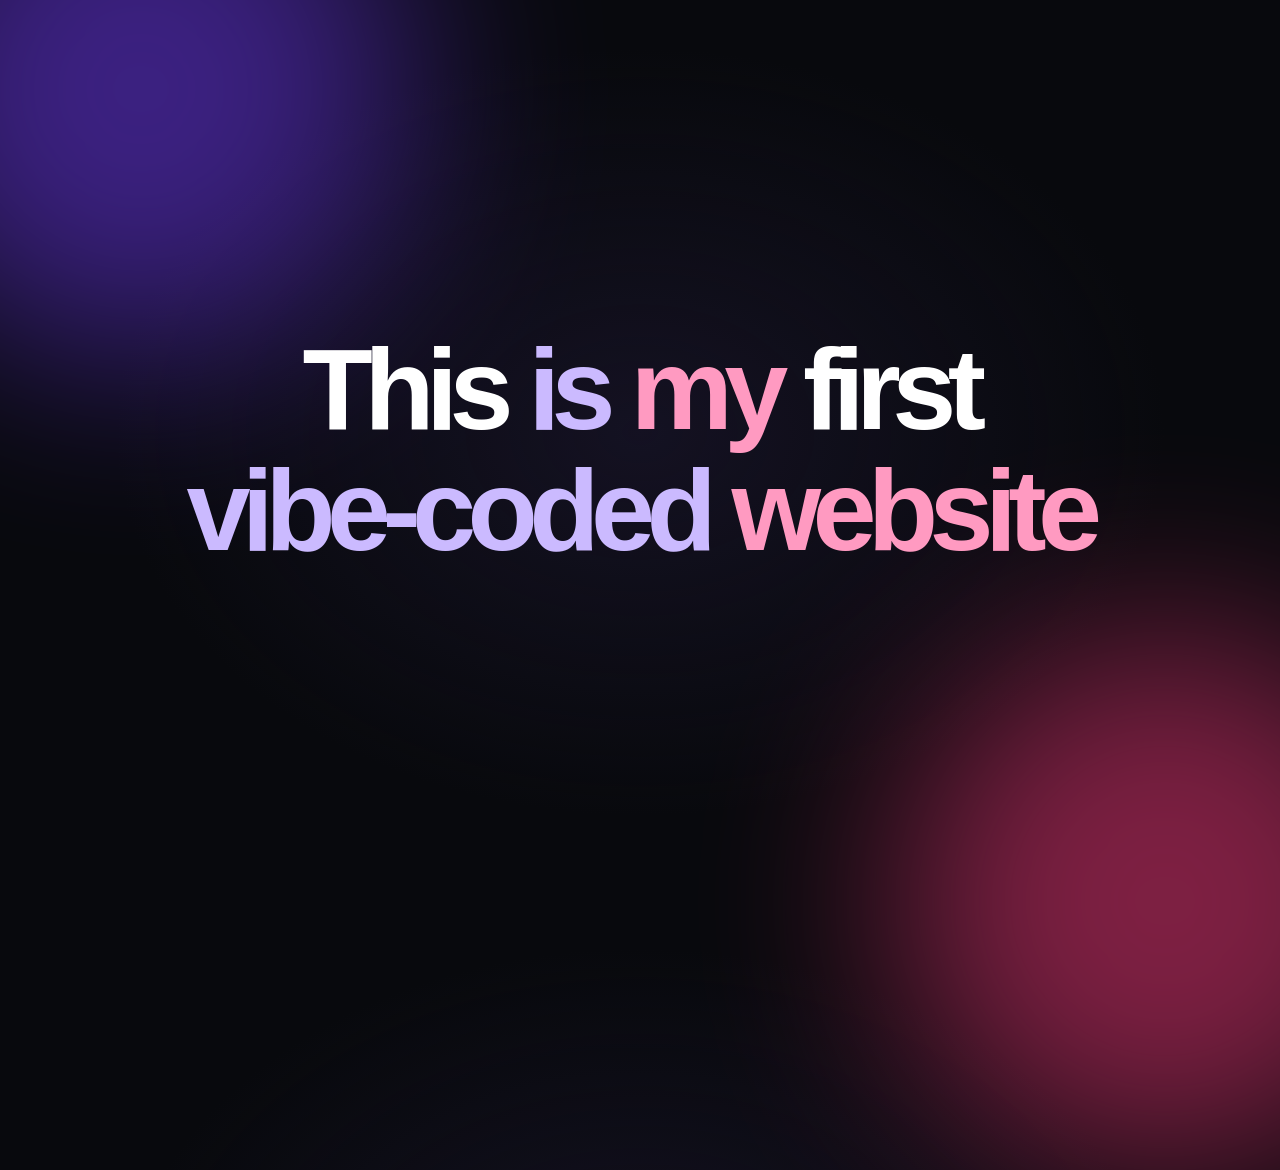
==== index.html @ 58d69a10 "new page" ====
<!doctype html>
<html lang="en">
  <head>
    <meta charset="utf-8">
    <meta name="viewport" content="width=device-width, initial-scale=1">
    <meta name="theme-color" content="#08090d">
    <title>My First Website</title>
    <link rel="stylesheet" href="styles.css">
  </head>
  <body>
    <main>
      <h1><span>This</span> <span>is</span> <span>my</span> <span>first</span> <span>vibe-coded</span> <span><a href="blank.html">website</a></span></h1>
    </main>
  </body>
</html>
---- styles.css ----
* {
  box-sizing: border-box;
}

:root {
  color-scheme: dark;
  font-family: "Segoe UI", sans-serif;
}

body {
  position: relative;
  isolation: isolate;
  overflow: hidden;
  min-height: 100vh;
  margin: 0;
  display: grid;
  place-items: center;
  padding: 2rem;
  background:
    radial-gradient(ellipse at 50% 48%, rgb(24 20 41 / 75%), transparent 58%),
    #08090d;
  color: #fff;
}

body::before,
body::after {
  position: absolute;
  z-index: -1;
  width: min(42vw, 34rem);
  aspect-ratio: 1;
  border-radius: 50%;
  content: "";
  filter: blur(100px);
  opacity: 0.48;
  pointer-events: none;
}

body::before {
  top: -20%;
  left: -10%;
  background: #743bff;
}

body::after {
  right: -12%;
  bottom: -30%;
  background: #ff397d;
}

h1 {
  max-width: 16ch;
  margin: 0;
  font-size: clamp(2.75rem, 9vw, 7.5rem);
  font-weight: 700;
  letter-spacing: -0.075em;
  line-height: 1.05;
  text-align: center;
  text-wrap: balance;
}

h1 span {
  display: inline-block;
  color: #fff;
  transition: transform 300ms cubic-bezier(0.2, 0.8, 0.2, 1), color 300ms ease, text-shadow 300ms ease;
}

h1 a {
  color: inherit;
  text-decoration: none;
}

h1 a:focus-visible {
  outline: 2px solid currentColor;
  outline-offset: 0.12em;
}

h1 span:nth-child(3n + 2) {
  color: #cbbaff;
}

h1 span:nth-child(3n) {
  color: #ff9ac1;
}

h1 span:hover {
  transform: translateY(-8px) scale(1.08) rotate(-2deg);
  color: #fff;
  text-shadow: 0 12px 30px rgb(190 119 255 / 55%);
}

@media (prefers-reduced-motion: reduce) {
  h1 span {
    transition: none;
  }

  h1 span:hover {
    transform: none;
  }
}
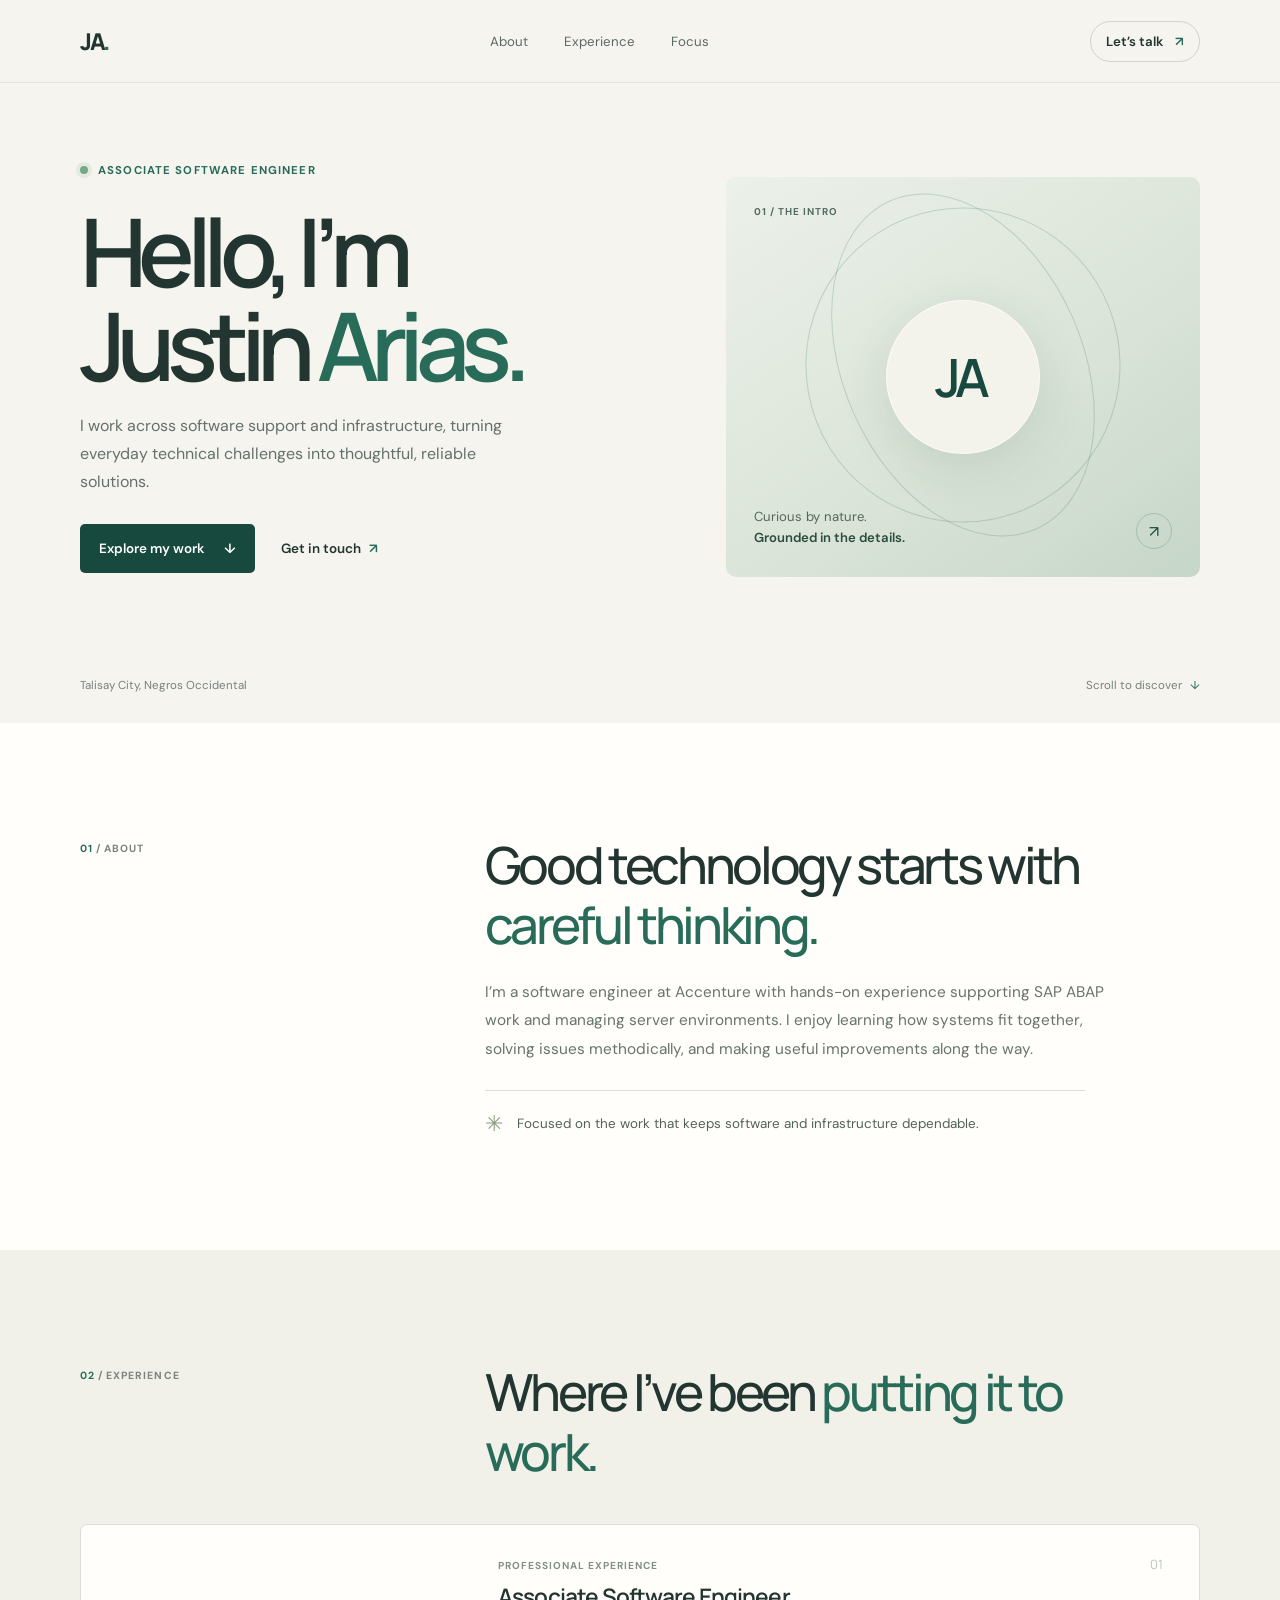
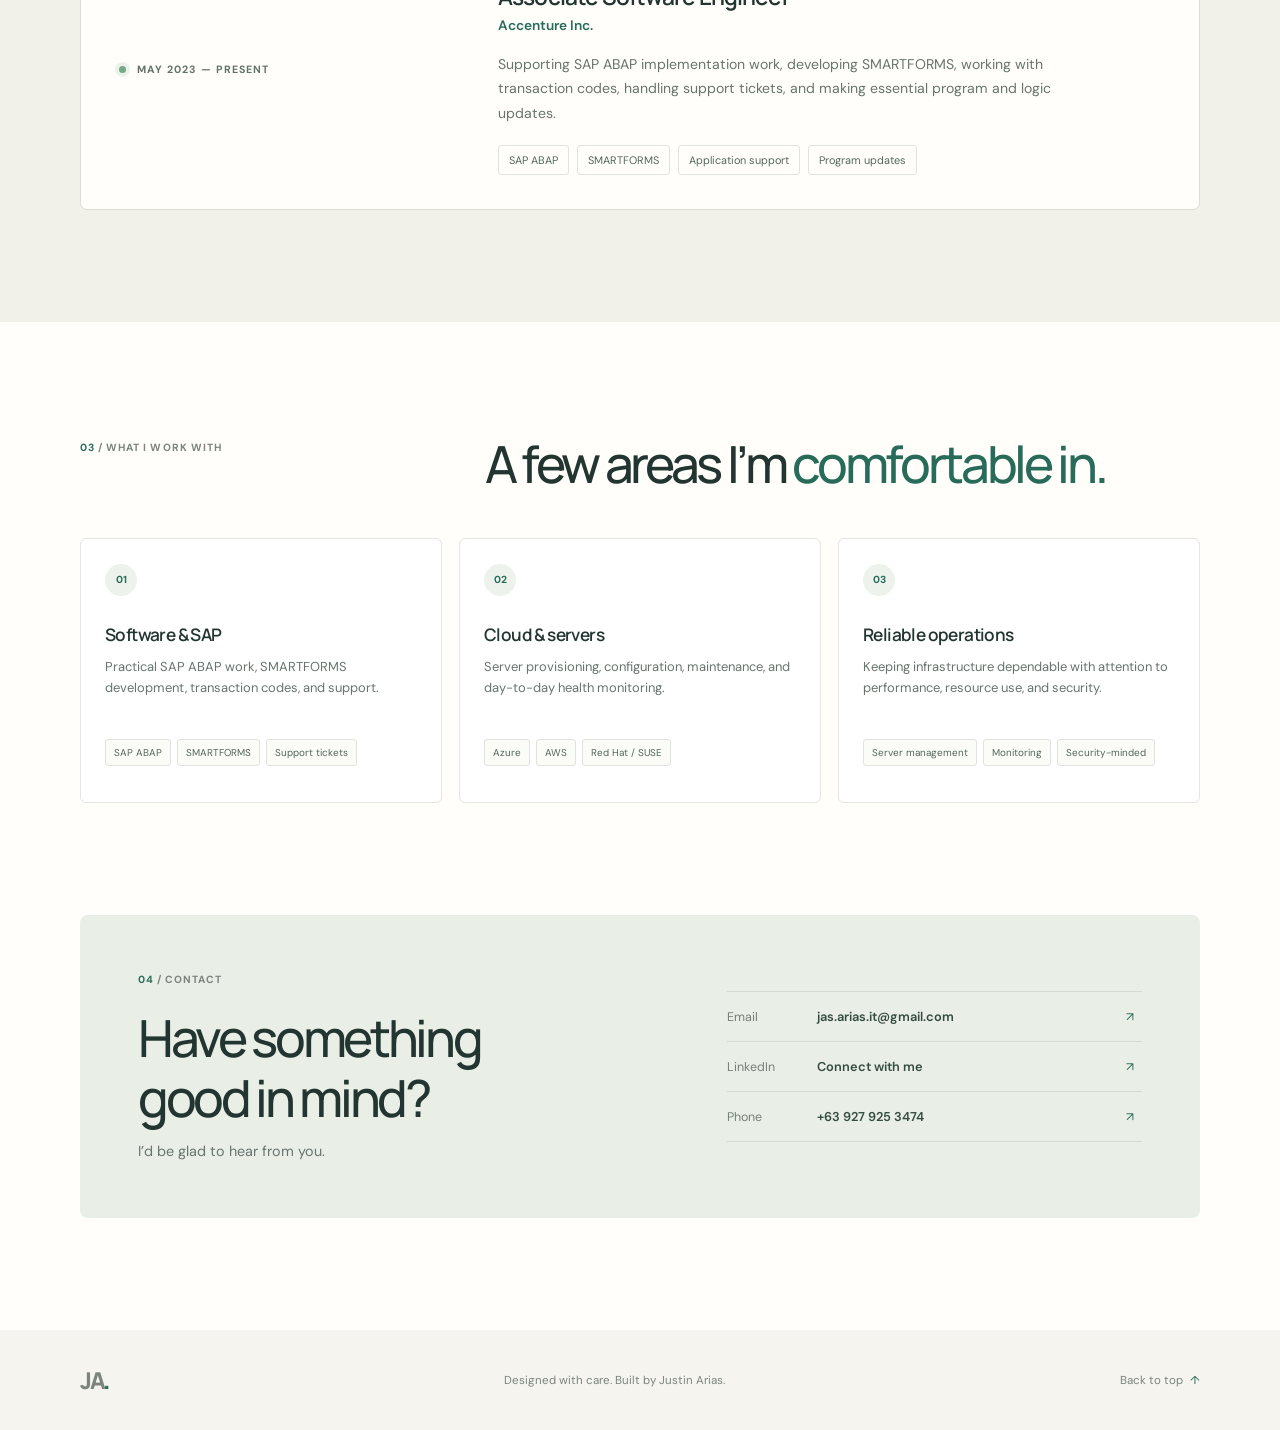
==== commit 4157489b: "first vibecoded portfolio" ====
--- a/index.html
+++ b/index.html
@@ -3,13 +3,183 @@
   <head>
     <meta charset="utf-8">
     <meta name="viewport" content="width=device-width, initial-scale=1">
-    <meta name="theme-color" content="#08090d">
-    <title>My First Website</title>
-    <link rel="stylesheet" href="styles.css">
+    <meta name="theme-color" content="#f5f4ef">
+    <meta
+      name="description"
+      content="The portfolio of Justin Gabriel Arias, Associate Software Engineer at Accenture."
+    >
+    <title>Justin Gabriel Arias — Software Engineer</title>
+    <link rel="preconnect" href="https://fonts.googleapis.com">
+    <link rel="preconnect" href="https://fonts.gstatic.com" crossorigin>
+    <link
+      href="https://fonts.googleapis.com/css2?family=DM+Sans:wght@400;500;600;700&family=Manrope:wght@400;500;600;700;800&display=swap"
+      rel="stylesheet"
+    >
+    <link rel="stylesheet" href="portfolio.css">
   </head>
   <body>
-    <main>
-      <h1><span>This</span> <span>is</span> <span>my</span> <span>first</span> <span>vibe-coded</span> <span><a href="blank.html">website</a></span></h1>
+    <a class="skip-link" href="#main">Skip to content</a>
+    <header class="site-header">
+      <nav class="navigation page-width" aria-label="Main navigation">
+        <a class="wordmark" href="#top" aria-label="Justin Arias, home">JA<span>.</span></a>
+        <div class="nav-links">
+          <a href="#about">About</a>
+          <a href="#experience">Experience</a>
+          <a href="#focus">Focus</a>
+        </div>
+        <a class="nav-contact" href="#contact">
+          Let’s talk <span aria-hidden="true">↗</span>
+        </a>
+      </nav>
+    </header>
+
+    <main id="main">
+      <section class="hero page-width" id="top" aria-labelledby="hero-title">
+        <div class="hero-copy">
+          <p class="eyebrow"><span class="status-dot" aria-hidden="true"></span> Associate Software Engineer</p>
+          <h1 id="hero-title">Hello, I’m<br>Justin <span>Arias.</span></h1>
+          <p class="hero-intro">
+            I work across software support and infrastructure, turning everyday technical
+            challenges into thoughtful, reliable solutions.
+          </p>
+          <div class="hero-actions">
+            <a class="button button-primary" href="#experience">Explore my work <span aria-hidden="true">↓</span></a>
+            <a class="text-link" href="mailto:jas.arias.it@gmail.com">Get in touch <span aria-hidden="true">↗</span></a>
+          </div>
+        </div>
+        <aside class="hero-card" aria-label="A little about Justin">
+          <div class="orbit orbit-one" aria-hidden="true"></div>
+          <div class="orbit orbit-two" aria-hidden="true"></div>
+          <div class="monogram" aria-hidden="true">JA</div>
+          <span class="card-index">01 / THE INTRO</span>
+          <div class="hero-card-bottom">
+            <p>Curious by nature.<br><strong>Grounded in the details.</strong></p>
+            <span class="card-arrow" aria-hidden="true">↗</span>
+          </div>
+        </aside>
+        <div class="hero-footnote">
+          <span>Talisay City, Negros Occidental</span>
+          <a href="#about">Scroll to discover <span aria-hidden="true">↓</span></a>
+        </div>
+      </section>
+
+      <section class="about-section section-pad" id="about" aria-labelledby="about-title">
+        <div class="page-width about-grid">
+          <p class="section-label"><span>01</span> / ABOUT</p>
+          <div>
+            <h2 id="about-title">Good technology starts with <span>careful thinking.</span></h2>
+            <p class="about-copy">
+              I’m a software engineer at Accenture with hands-on experience supporting SAP
+              ABAP work and managing server environments. I enjoy learning how systems fit
+              together, solving issues methodically, and making useful improvements along the way.
+            </p>
+            <div class="about-note">
+              <span class="note-mark" aria-hidden="true">✳</span>
+              <p>Focused on the work that keeps software and infrastructure dependable.</p>
+            </div>
+          </div>
+        </div>
+      </section>
+
+      <section class="experience-section section-pad" id="experience" aria-labelledby="experience-title">
+        <div class="page-width">
+          <div class="section-heading">
+            <p class="section-label"><span>02</span> / EXPERIENCE</p>
+            <h2 id="experience-title">Where I’ve been <span>putting it to work.</span></h2>
+          </div>
+          <article class="experience-card">
+            <div class="experience-date">
+              <span class="date-dot" aria-hidden="true"></span>
+              <p>May 2023 — Present</p>
+            </div>
+            <div class="experience-details">
+              <p class="experience-type">Professional experience</p>
+              <h3>Associate Software Engineer</h3>
+              <p class="company">Accenture Inc.</p>
+              <p class="experience-copy">
+                Supporting SAP ABAP implementation work, developing SMARTFORMS, working with
+                transaction codes, handling support tickets, and making essential program and
+                logic updates.
+              </p>
+              <ul class="tag-list" aria-label="Experience areas">
+                <li>SAP ABAP</li>
+                <li>SMARTFORMS</li>
+                <li>Application support</li>
+                <li>Program updates</li>
+              </ul>
+            </div>
+            <span class="experience-number" aria-hidden="true">01</span>
+          </article>
+        </div>
+      </section>
+
+      <section class="focus-section section-pad" id="focus" aria-labelledby="focus-title">
+        <div class="page-width">
+          <div class="section-heading focus-heading">
+            <p class="section-label"><span>03</span> / WHAT I WORK WITH</p>
+            <h2 id="focus-title">A few areas I’m <span>comfortable in.</span></h2>
+          </div>
+          <div class="focus-grid">
+            <article class="focus-card">
+              <span class="focus-icon" aria-hidden="true">01</span>
+              <h3>Software &amp; SAP</h3>
+              <p>Practical SAP ABAP work, SMARTFORMS development, transaction codes, and support.</p>
+              <ul class="tag-list">
+                <li>SAP ABAP</li>
+                <li>SMARTFORMS</li>
+                <li>Support tickets</li>
+              </ul>
+            </article>
+            <article class="focus-card">
+              <span class="focus-icon" aria-hidden="true">02</span>
+              <h3>Cloud &amp; servers</h3>
+              <p>Server provisioning, configuration, maintenance, and day-to-day health monitoring.</p>
+              <ul class="tag-list">
+                <li>Azure</li>
+                <li>AWS</li>
+                <li>Red Hat / SUSE</li>
+              </ul>
+            </article>
+            <article class="focus-card">
+              <span class="focus-icon" aria-hidden="true">03</span>
+              <h3>Reliable operations</h3>
+              <p>Keeping infrastructure dependable with attention to performance, resource use, and security.</p>
+              <ul class="tag-list">
+                <li>Server management</li>
+                <li>Monitoring</li>
+                <li>Security-minded</li>
+              </ul>
+            </article>
+          </div>
+        </div>
+      </section>
+
+      <section class="contact-section section-pad" id="contact" aria-labelledby="contact-title">
+        <div class="page-width contact-panel">
+          <div>
+            <p class="section-label"><span>04</span> / CONTACT</p>
+            <h2 id="contact-title">Have something<br>good in mind?</h2>
+            <p class="contact-copy">I’d be glad to hear from you.</p>
+          </div>
+          <div class="contact-links">
+            <a href="mailto:jas.arias.it@gmail.com">
+              <span>Email</span><strong>jas.arias.it@gmail.com</strong><span aria-hidden="true">↗</span>
+            </a>
+            <a href="https://www.linkedin.com/in/jarias27" target="_blank" rel="noreferrer">
+              <span>LinkedIn</span><strong>Connect with me</strong><span aria-hidden="true">↗</span>
+            </a>
+            <a href="tel:+639279253474">
+              <span>Phone</span><strong>+63 927 925 3474</strong><span aria-hidden="true">↗</span>
+            </a>
+          </div>
+        </div>
+      </section>
     </main>
+
+    <footer class="site-footer page-width">
+      <a class="wordmark" href="#top" aria-label="Back to top">JA<span>.</span></a>
+      <p>Designed with care. Built by Justin Arias.</p>
+      <a href="#top">Back to top <span aria-hidden="true">↑</span></a>
+    </footer>
   </body>
 </html>
--- a/portfolio.css
+++ b/portfolio.css
@@ -0,0 +1,883 @@
+* {
+  box-sizing: border-box;
+}
+
+:root {
+  color-scheme: light;
+  font-family: "DM Sans", "Segoe UI", sans-serif;
+  color: #233530;
+  background: #f5f4ef;
+  font-synthesis: none;
+  text-rendering: optimizeLegibility;
+  -webkit-font-smoothing: antialiased;
+  -moz-osx-font-smoothing: grayscale;
+  font-optical-sizing: auto;
+  font-weight: 400;
+  scroll-behavior: smooth;
+  --paper: #f5f4ef;
+  --ink: #233530;
+  --muted: #68746e;
+  --green: #286b59;
+  --green-dark: #17493e;
+  --line: #dedfd7;
+  --white: #fffefa;
+}
+
+body {
+  min-width: 320px;
+  margin: 0;
+  background: var(--paper);
+}
+
+a {
+  color: inherit;
+}
+
+.page-width {
+  width: min(1120px, calc(100% - 64px));
+  margin-inline: auto;
+}
+
+.skip-link {
+  position: fixed;
+  z-index: 10;
+  top: 12px;
+  left: 12px;
+  padding: 12px 16px;
+  transform: translateY(-160%);
+  border-radius: 6px;
+  background: var(--green-dark);
+  color: white;
+}
+
+.skip-link:focus {
+  transform: translateY(0);
+}
+
+.site-header {
+  position: relative;
+  z-index: 2;
+  border-bottom: 1px solid rgb(35 53 48 / 8%);
+}
+
+.navigation {
+  display: flex;
+  min-height: 82px;
+  align-items: center;
+  justify-content: space-between;
+}
+
+.wordmark {
+  font-family: Manrope, sans-serif;
+  font-size: 1.45rem;
+  font-weight: 800;
+  letter-spacing: -0.1em;
+  text-decoration: none;
+}
+
+.wordmark span,
+.nav-contact span,
+.text-link span {
+  color: var(--green);
+}
+
+.nav-links {
+  display: flex;
+  gap: 36px;
+}
+
+.nav-links a,
+.nav-contact,
+.hero-footnote,
+.site-footer {
+  font-size: 0.83rem;
+}
+
+.nav-links a,
+.nav-contact,
+.site-footer > a:last-child {
+  text-decoration: none;
+}
+
+.nav-links a {
+  color: #5d6963;
+  transition: color 160ms ease;
+}
+
+.nav-links a:hover,
+.site-footer > a:last-child:hover {
+  color: var(--green);
+}
+
+.nav-contact {
+  display: inline-flex;
+  align-items: center;
+  gap: 12px;
+  padding: 11px 15px;
+  border: 1px solid #cfd4cb;
+  border-radius: 999px;
+  font-weight: 600;
+  transition: border-color 160ms ease, background-color 160ms ease;
+}
+
+.nav-contact:hover {
+  border-color: var(--green);
+  background: #ebece5;
+}
+
+.hero {
+  position: relative;
+  display: grid;
+  min-height: 640px;
+  grid-template-columns: 1.1fr 0.9fr;
+  align-items: center;
+  gap: 66px;
+  padding-top: 34px;
+  padding-bottom: 86px;
+}
+
+.hero-copy {
+  padding-bottom: 18px;
+}
+
+.eyebrow,
+.section-label,
+.card-index,
+.experience-type,
+.experience-date {
+  font-size: 0.71rem;
+  font-weight: 700;
+  letter-spacing: 0.1em;
+  text-transform: uppercase;
+}
+
+.eyebrow {
+  display: flex;
+  align-items: center;
+  gap: 10px;
+  margin: 0 0 26px;
+  color: var(--green);
+}
+
+.status-dot,
+.date-dot {
+  width: 8px;
+  height: 8px;
+  flex: 0 0 auto;
+  border-radius: 50%;
+  background: #74a887;
+  box-shadow: 0 0 0 4px rgb(116 168 135 / 14%);
+}
+
+h1,
+h2,
+h3,
+p {
+  margin-top: 0;
+}
+
+h1,
+h2,
+h3 {
+  font-family: Manrope, "Segoe UI", sans-serif;
+}
+
+.hero h1 {
+  margin-bottom: 21px;
+  font-size: clamp(3.8rem, 7.4vw, 6.25rem);
+  font-weight: 600;
+  letter-spacing: -0.09em;
+  line-height: 0.99;
+}
+
+.hero h1 span,
+.about-grid h2 span,
+.section-heading h2 span {
+  color: var(--green);
+}
+
+.hero-intro {
+  max-width: 430px;
+  margin-bottom: 28px;
+  color: #64716a;
+  font-size: 1rem;
+  line-height: 1.75;
+}
+
+.hero-actions {
+  display: flex;
+  align-items: center;
+  gap: 26px;
+}
+
+.button {
+  display: inline-flex;
+  min-height: 49px;
+  align-items: center;
+  justify-content: center;
+  gap: 20px;
+  padding: 0 19px;
+  border-radius: 5px;
+  font-size: 0.84rem;
+  font-weight: 600;
+  text-decoration: none;
+  transition: background-color 160ms ease, transform 160ms ease;
+}
+
+.button:hover {
+  transform: translateY(-2px);
+}
+
+.button-primary {
+  background: var(--green-dark);
+  color: white;
+}
+
+.button-primary:hover {
+  background: #236352;
+}
+
+.text-link {
+  font-size: 0.84rem;
+  font-weight: 600;
+  text-decoration: none;
+}
+
+.text-link span {
+  margin-left: 5px;
+}
+
+.hero-card {
+  position: relative;
+  display: flex;
+  min-height: 400px;
+  overflow: hidden;
+  flex-direction: column;
+  justify-content: space-between;
+  padding: 28px;
+  border-radius: 10px;
+  background: #dce5d9;
+  isolation: isolate;
+}
+
+.hero-card::before {
+  position: absolute;
+  z-index: -1;
+  inset: 0;
+  background: linear-gradient(145deg, rgb(255 255 255 / 45%), transparent 54%, rgb(40 107 89 / 12%));
+  content: "";
+}
+
+.card-index {
+  color: #536a5f;
+  font-size: 0.62rem;
+}
+
+.orbit {
+  position: absolute;
+  z-index: -1;
+  top: 47%;
+  left: 50%;
+  width: 315px;
+  height: 315px;
+  transform: translate(-50%, -50%) rotate(-24deg);
+  border: 1px solid rgb(40 107 89 / 21%);
+  border-radius: 50%;
+}
+
+.orbit-one {
+  width: 240px;
+  height: 360px;
+}
+
+.orbit-two {
+  transform: translate(-50%, -50%) rotate(58deg);
+}
+
+.monogram {
+  position: absolute;
+  top: 50%;
+  left: 50%;
+  display: grid;
+  width: 154px;
+  height: 154px;
+  transform: translate(-50%, -50%);
+  place-items: center;
+  border: 1px solid rgb(255 255 255 / 65%);
+  border-radius: 50%;
+  background: #f4f3eb;
+  box-shadow: 0 14px 50px rgb(34 71 57 / 12%);
+  color: var(--green-dark);
+  font-family: Manrope, sans-serif;
+  font-size: 3.3rem;
+  font-weight: 600;
+  letter-spacing: -0.1em;
+  text-indent: -0.1em;
+}
+
+.hero-card-bottom {
+  display: flex;
+  align-items: end;
+  justify-content: space-between;
+}
+
+.hero-card-bottom p {
+  margin: 0;
+  color: #54665b;
+  font-size: 0.82rem;
+  line-height: 1.65;
+}
+
+.hero-card-bottom strong {
+  color: #294c3e;
+  font-weight: 600;
+}
+
+.card-arrow {
+  display: grid;
+  width: 36px;
+  height: 36px;
+  place-items: center;
+  border: 1px solid rgb(40 107 89 / 24%);
+  border-radius: 50%;
+  color: var(--green-dark);
+}
+
+.hero-footnote {
+  position: absolute;
+  right: 0;
+  bottom: 30px;
+  left: 0;
+  display: flex;
+  justify-content: space-between;
+  color: #77817b;
+  font-size: 0.72rem;
+}
+
+.hero-footnote a {
+  color: inherit;
+  text-decoration: none;
+}
+
+.hero-footnote a span {
+  margin-left: 5px;
+  color: var(--green);
+}
+
+.section-pad {
+  padding-block: 112px;
+}
+
+.about-section {
+  background: var(--white);
+}
+
+.about-grid {
+  display: grid;
+  grid-template-columns: 0.65fr 1.35fr;
+  gap: 60px;
+}
+
+.section-label {
+  margin: 7px 0 0;
+  color: #7b847d;
+  font-size: 0.65rem;
+}
+
+.section-label span {
+  color: var(--green);
+}
+
+.about-grid h2,
+.section-heading h2,
+.contact-panel h2 {
+  margin-bottom: 23px;
+  font-size: clamp(2.1rem, 4vw, 3.25rem);
+  font-weight: 500;
+  letter-spacing: -0.065em;
+  line-height: 1.17;
+}
+
+.about-grid h2 {
+  max-width: 670px;
+}
+
+.about-copy {
+  max-width: 640px;
+  margin-bottom: 27px;
+  color: var(--muted);
+  font-size: 0.96rem;
+  line-height: 1.85;
+}
+
+.about-note {
+  display: flex;
+  max-width: 600px;
+  align-items: center;
+  gap: 14px;
+  padding-top: 18px;
+  border-top: 1px solid var(--line);
+}
+
+.note-mark {
+  color: #8a9f81;
+  font-size: 1.4rem;
+}
+
+.about-note p {
+  margin: 0;
+  color: #52625a;
+  font-size: 0.84rem;
+}
+
+.experience-section {
+  background: #f1f0e9;
+}
+
+.section-heading {
+  display: grid;
+  grid-template-columns: 0.65fr 1.35fr;
+  align-items: start;
+  gap: 60px;
+  margin-bottom: 42px;
+}
+
+.section-heading h2 {
+  max-width: 650px;
+  margin: 0;
+}
+
+.experience-card {
+  position: relative;
+  display: grid;
+  grid-template-columns: 0.65fr 1.35fr;
+  gap: 60px;
+  padding: 34px 38px;
+  border: 1px solid #dcddd5;
+  border-radius: 7px;
+  background: var(--white);
+}
+
+.experience-date {
+  display: flex;
+  align-items: center;
+  gap: 11px;
+  padding-top: 5px;
+  color: #637168;
+  font-size: 0.66rem;
+}
+
+.experience-date p {
+  margin: 0;
+}
+
+.date-dot {
+  width: 7px;
+  height: 7px;
+}
+
+.experience-type {
+  margin-bottom: 9px;
+  color: #809087;
+  font-size: 0.63rem;
+}
+
+.experience-details h3 {
+  margin-bottom: 4px;
+  font-size: 1.42rem;
+  font-weight: 600;
+  letter-spacing: -0.04em;
+}
+
+.company {
+  margin-bottom: 18px;
+  color: var(--green);
+  font-size: 0.86rem;
+  font-weight: 600;
+}
+
+.experience-copy {
+  max-width: 570px;
+  margin-bottom: 19px;
+  color: var(--muted);
+  font-size: 0.88rem;
+  line-height: 1.75;
+}
+
+.tag-list {
+  display: flex;
+  flex-wrap: wrap;
+  gap: 8px;
+  margin: 0;
+  padding: 0;
+  list-style: none;
+}
+
+.tag-list li {
+  padding: 7px 10px;
+  border: 1px solid #dfe4dc;
+  border-radius: 3px;
+  color: #53665c;
+  font-size: 0.68rem;
+}
+
+.experience-number {
+  position: absolute;
+  top: 30px;
+  right: 36px;
+  color: #b8c5ba;
+  font-family: Manrope, sans-serif;
+  font-size: 0.8rem;
+}
+
+.focus-section {
+  background: var(--white);
+}
+
+.focus-heading {
+  margin-bottom: 44px;
+}
+
+.focus-grid {
+  display: grid;
+  grid-template-columns: repeat(3, 1fr);
+  gap: 17px;
+}
+
+.focus-card {
+  min-height: 265px;
+  padding: 25px 24px;
+  border: 1px solid #e4e5de;
+  border-radius: 6px;
+  background: #fff;
+  transition: border-color 180ms ease, transform 180ms ease;
+}
+
+.focus-card:hover {
+  transform: translateY(-4px);
+  border-color: #b9cbbc;
+}
+
+.focus-icon {
+  display: inline-flex;
+  width: 32px;
+  height: 32px;
+  align-items: center;
+  justify-content: center;
+  margin-bottom: 27px;
+  border-radius: 50%;
+  background: #edf2ec;
+  color: var(--green);
+  font-size: 0.64rem;
+  font-weight: 700;
+}
+
+.focus-card h3 {
+  margin-bottom: 10px;
+  font-size: 1.08rem;
+  font-weight: 600;
+  letter-spacing: -0.035em;
+}
+
+.focus-card p {
+  min-height: 66px;
+  margin-bottom: 17px;
+  color: var(--muted);
+  font-size: 0.81rem;
+  line-height: 1.65;
+}
+
+.focus-card .tag-list {
+  gap: 6px;
+}
+
+.focus-card .tag-list li {
+  padding: 6px 8px;
+  background: #fbfbf8;
+  font-size: 0.62rem;
+}
+
+.contact-section {
+  padding-top: 0;
+  background: var(--white);
+}
+
+.contact-panel {
+  display: grid;
+  grid-template-columns: 1fr 0.8fr;
+  gap: 70px;
+  padding: 58px;
+  border-radius: 8px;
+  background: #e9eee7;
+}
+
+.contact-panel .section-label {
+  margin: 0 0 22px;
+}
+
+.contact-panel h2 {
+  margin-bottom: 15px;
+}
+
+.contact-copy {
+  margin: 0;
+  color: var(--muted);
+  font-size: 0.9rem;
+}
+
+.contact-links {
+  align-self: center;
+}
+
+.contact-links a {
+  display: grid;
+  grid-template-columns: 78px 1fr 16px;
+  align-items: center;
+  gap: 12px;
+  padding-block: 16px;
+  border-bottom: 1px solid #d2dcd1;
+  font-size: 0.78rem;
+  text-decoration: none;
+}
+
+.contact-links a:first-child {
+  border-top: 1px solid #d2dcd1;
+}
+
+.contact-links a > span:first-child {
+  color: #768178;
+}
+
+.contact-links strong {
+  overflow-wrap: anywhere;
+  color: #344b40;
+  font-size: 0.8rem;
+  font-weight: 600;
+}
+
+.contact-links a > span:last-child {
+  color: var(--green);
+}
+
+.site-footer {
+  display: flex;
+  min-height: 100px;
+  align-items: center;
+  justify-content: space-between;
+  color: #7b847d;
+  font-size: 0.72rem;
+}
+
+.site-footer p {
+  margin: 0;
+}
+
+.site-footer > a:last-child span {
+  margin-left: 4px;
+  color: var(--green);
+}
+
+a:focus-visible {
+  outline: 2px solid var(--green);
+  outline-offset: 4px;
+}
+
+@media (max-width: 760px) {
+  .page-width {
+    width: min(100% - 40px, 560px);
+  }
+
+  .navigation {
+    min-height: 72px;
+  }
+
+  .nav-links {
+    gap: 18px;
+  }
+
+  .nav-links a {
+    font-size: 0.77rem;
+  }
+
+  .nav-contact {
+    gap: 7px;
+    padding: 9px 11px;
+    font-size: 0.75rem;
+  }
+
+  .hero {
+    min-height: 0;
+    grid-template-columns: 1fr 0.8fr;
+    gap: 25px;
+    padding-top: 78px;
+    padding-bottom: 89px;
+  }
+
+  .hero h1 {
+    font-size: clamp(3.1rem, 9vw, 4.6rem);
+  }
+
+  .hero-card {
+    min-height: 320px;
+    padding: 20px;
+  }
+
+  .monogram {
+    width: 120px;
+    height: 120px;
+    font-size: 2.6rem;
+  }
+
+  .hero-footnote {
+    bottom: 26px;
+  }
+
+  .section-pad {
+    padding-block: 80px;
+  }
+
+  .about-grid,
+  .section-heading,
+  .experience-card {
+    grid-template-columns: 1fr;
+    gap: 25px;
+  }
+
+  .section-label {
+    margin-top: 0;
+  }
+
+  .experience-card {
+    gap: 20px;
+    padding: 26px;
+  }
+
+  .experience-date {
+    order: 1;
+  }
+
+  .experience-details {
+    order: 2;
+  }
+
+  .experience-number {
+    top: 24px;
+    right: 25px;
+  }
+
+  .focus-grid {
+    grid-template-columns: 1fr;
+  }
+
+  .focus-card {
+    min-height: 0;
+  }
+
+  .focus-card p {
+    min-height: 0;
+  }
+
+  .contact-panel {
+    grid-template-columns: 1fr;
+    gap: 35px;
+    padding: 34px;
+  }
+}
+
+@media (max-width: 520px) {
+  .page-width {
+    width: calc(100% - 36px);
+  }
+
+  .nav-links {
+    gap: 12px;
+  }
+
+  .nav-links a {
+    font-size: 0.69rem;
+  }
+
+  .nav-links a:last-child {
+    display: none;
+  }
+
+  .nav-contact {
+    padding: 8px 9px;
+    font-size: 0.68rem;
+  }
+
+  .hero {
+    grid-template-columns: 1fr;
+    gap: 34px;
+    padding-top: 62px;
+    padding-bottom: 82px;
+  }
+
+  .hero-copy {
+    padding: 0;
+  }
+
+  .hero h1 {
+    font-size: clamp(3.7rem, 16vw, 5.2rem);
+  }
+
+  .hero-intro {
+    max-width: 380px;
+    font-size: 0.92rem;
+  }
+
+  .hero-card {
+    min-height: 275px;
+  }
+
+  .hero-footnote {
+    bottom: 24px;
+    font-size: 0.64rem;
+  }
+
+  .section-pad {
+    padding-block: 67px;
+  }
+
+  .about-grid h2,
+  .section-heading h2,
+  .contact-panel h2 {
+    font-size: 2.2rem;
+  }
+
+  .section-heading {
+    margin-bottom: 30px;
+  }
+
+  .contact-panel {
+    padding: 28px 22px;
+  }
+
+  .contact-links a {
+    grid-template-columns: 62px 1fr 14px;
+    gap: 8px;
+    font-size: 0.72rem;
+  }
+
+  .contact-links strong {
+    font-size: 0.74rem;
+  }
+
+  .site-footer {
+    min-height: 86px;
+  }
+
+  .site-footer p {
+    max-width: 150px;
+    text-align: center;
+  }
+}
+
+@media (prefers-reduced-motion: reduce) {
+  *,
+  *::before,
+  *::after {
+    scroll-behavior: auto !important;
+    transition-duration: 0.01ms !important;
+  }
+}
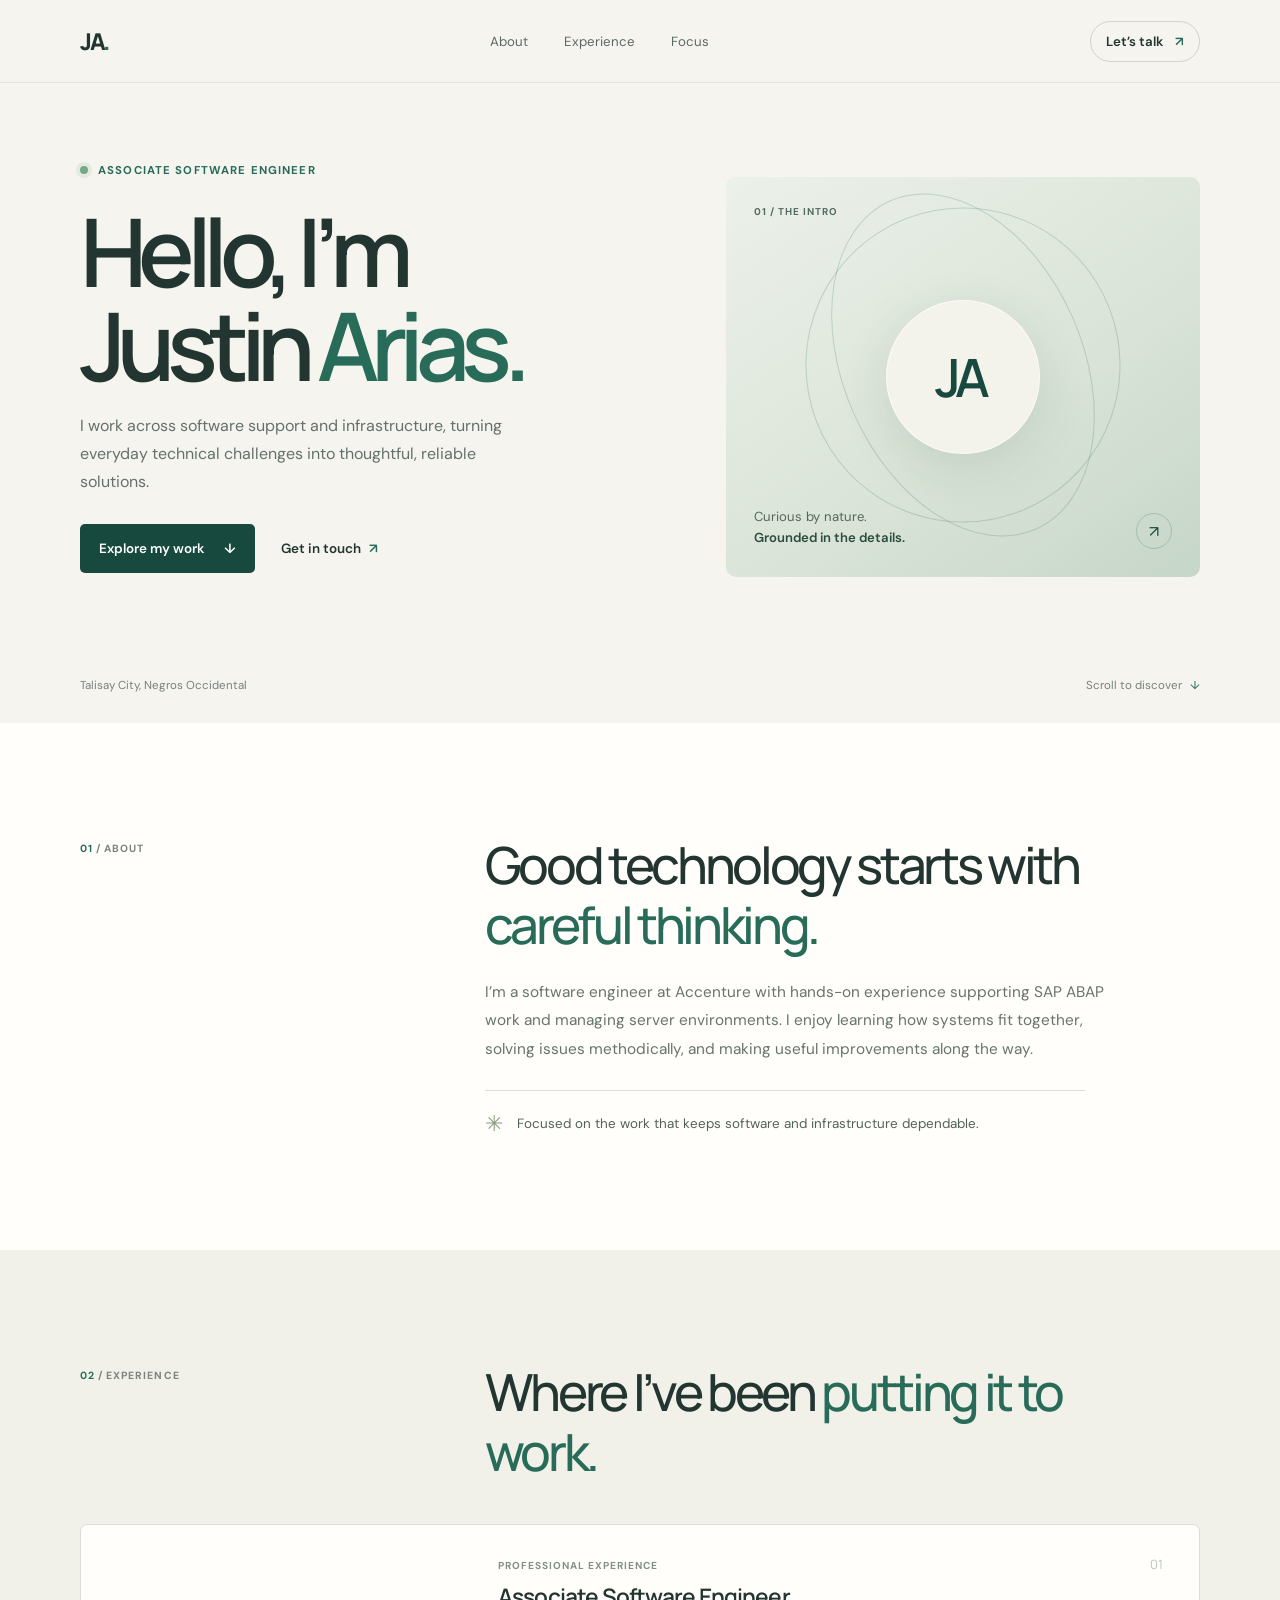
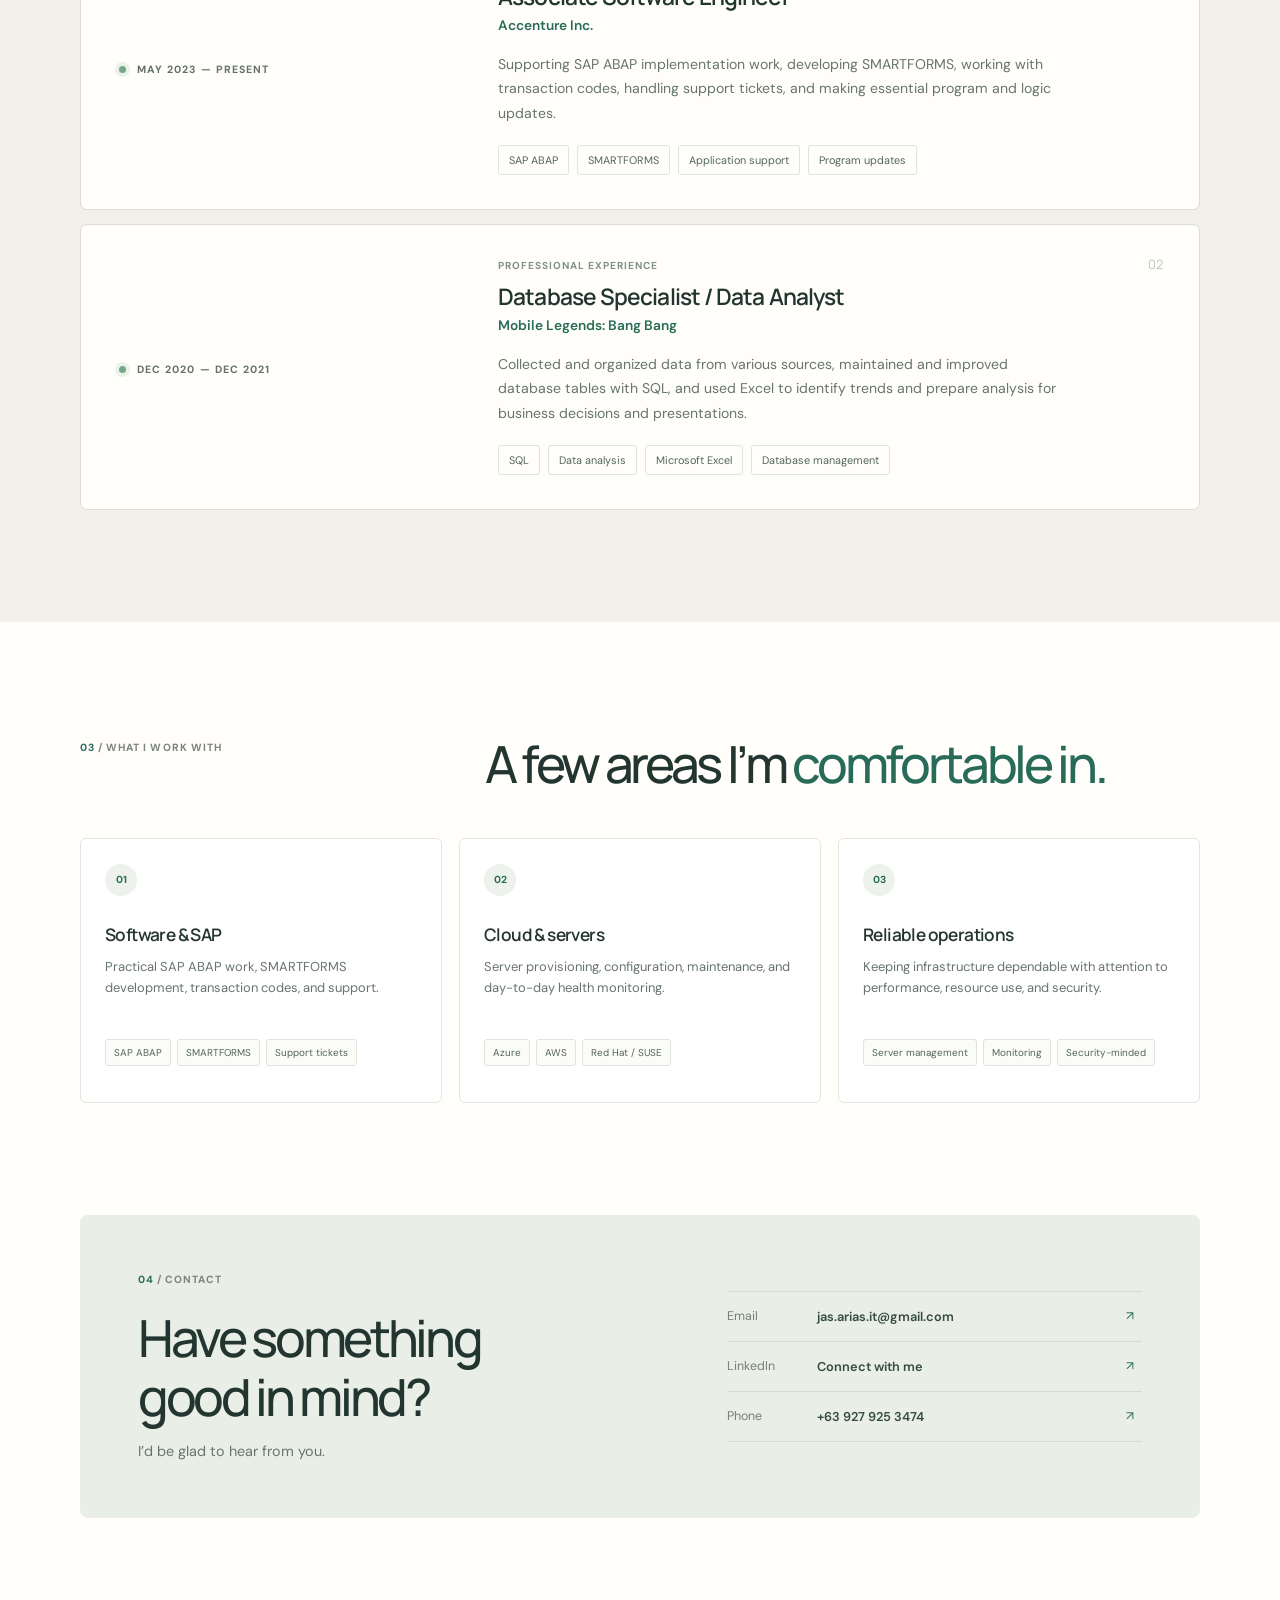
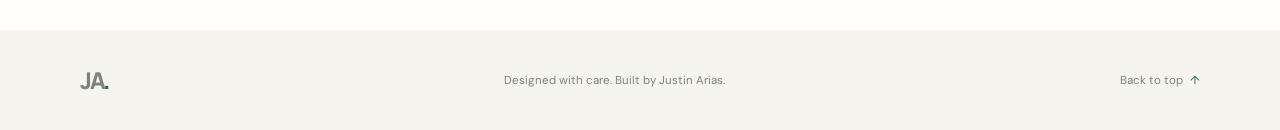
==== commit 9540a500: "updated vc portfolio" ====
--- a/index.html
+++ b/index.html
@@ -87,29 +87,54 @@
             <p class="section-label"><span>02</span> / EXPERIENCE</p>
             <h2 id="experience-title">Where I’ve been <span>putting it to work.</span></h2>
           </div>
-          <article class="experience-card">
-            <div class="experience-date">
-              <span class="date-dot" aria-hidden="true"></span>
-              <p>May 2023 — Present</p>
-            </div>
-            <div class="experience-details">
-              <p class="experience-type">Professional experience</p>
-              <h3>Associate Software Engineer</h3>
-              <p class="company">Accenture Inc.</p>
-              <p class="experience-copy">
-                Supporting SAP ABAP implementation work, developing SMARTFORMS, working with
-                transaction codes, handling support tickets, and making essential program and
-                logic updates.
-              </p>
-              <ul class="tag-list" aria-label="Experience areas">
-                <li>SAP ABAP</li>
-                <li>SMARTFORMS</li>
-                <li>Application support</li>
-                <li>Program updates</li>
-              </ul>
-            </div>
-            <span class="experience-number" aria-hidden="true">01</span>
-          </article>
+          <div class="experience-list">
+            <article class="experience-card">
+              <div class="experience-date">
+                <span class="date-dot" aria-hidden="true"></span>
+                <p>May 2023 — Present</p>
+              </div>
+              <div class="experience-details">
+                <p class="experience-type">Professional experience</p>
+                <h3>Associate Software Engineer</h3>
+                <p class="company">Accenture Inc.</p>
+                <p class="experience-copy">
+                  Supporting SAP ABAP implementation work, developing SMARTFORMS, working with
+                  transaction codes, handling support tickets, and making essential program and
+                  logic updates.
+                </p>
+                <ul class="tag-list" aria-label="Experience areas">
+                  <li>SAP ABAP</li>
+                  <li>SMARTFORMS</li>
+                  <li>Application support</li>
+                  <li>Program updates</li>
+                </ul>
+              </div>
+              <span class="experience-number" aria-hidden="true">01</span>
+            </article>
+            <article class="experience-card">
+              <div class="experience-date">
+                <span class="date-dot" aria-hidden="true"></span>
+                <p>Dec 2020 — Dec 2021</p>
+              </div>
+              <div class="experience-details">
+                <p class="experience-type">Professional experience</p>
+                <h3>Database Specialist / Data Analyst</h3>
+                <p class="company">Mobile Legends: Bang Bang</p>
+                <p class="experience-copy">
+                  Collected and organized data from various sources, maintained and improved
+                  database tables with SQL, and used Excel to identify trends and prepare
+                  analysis for business decisions and presentations.
+                </p>
+                <ul class="tag-list" aria-label="Experience areas">
+                  <li>SQL</li>
+                  <li>Data analysis</li>
+                  <li>Microsoft Excel</li>
+                  <li>Database management</li>
+                </ul>
+              </div>
+              <span class="experience-number" aria-hidden="true">02</span>
+            </article>
+          </div>
         </div>
       </section>
 
--- a/portfolio.css
+++ b/portfolio.css
@@ -434,6 +434,11 @@
   background: #f1f0e9;
 }
 
+.experience-list {
+  display: grid;
+  gap: 14px;
+}
+
 .section-heading {
   display: grid;
   grid-template-columns: 0.65fr 1.35fr;
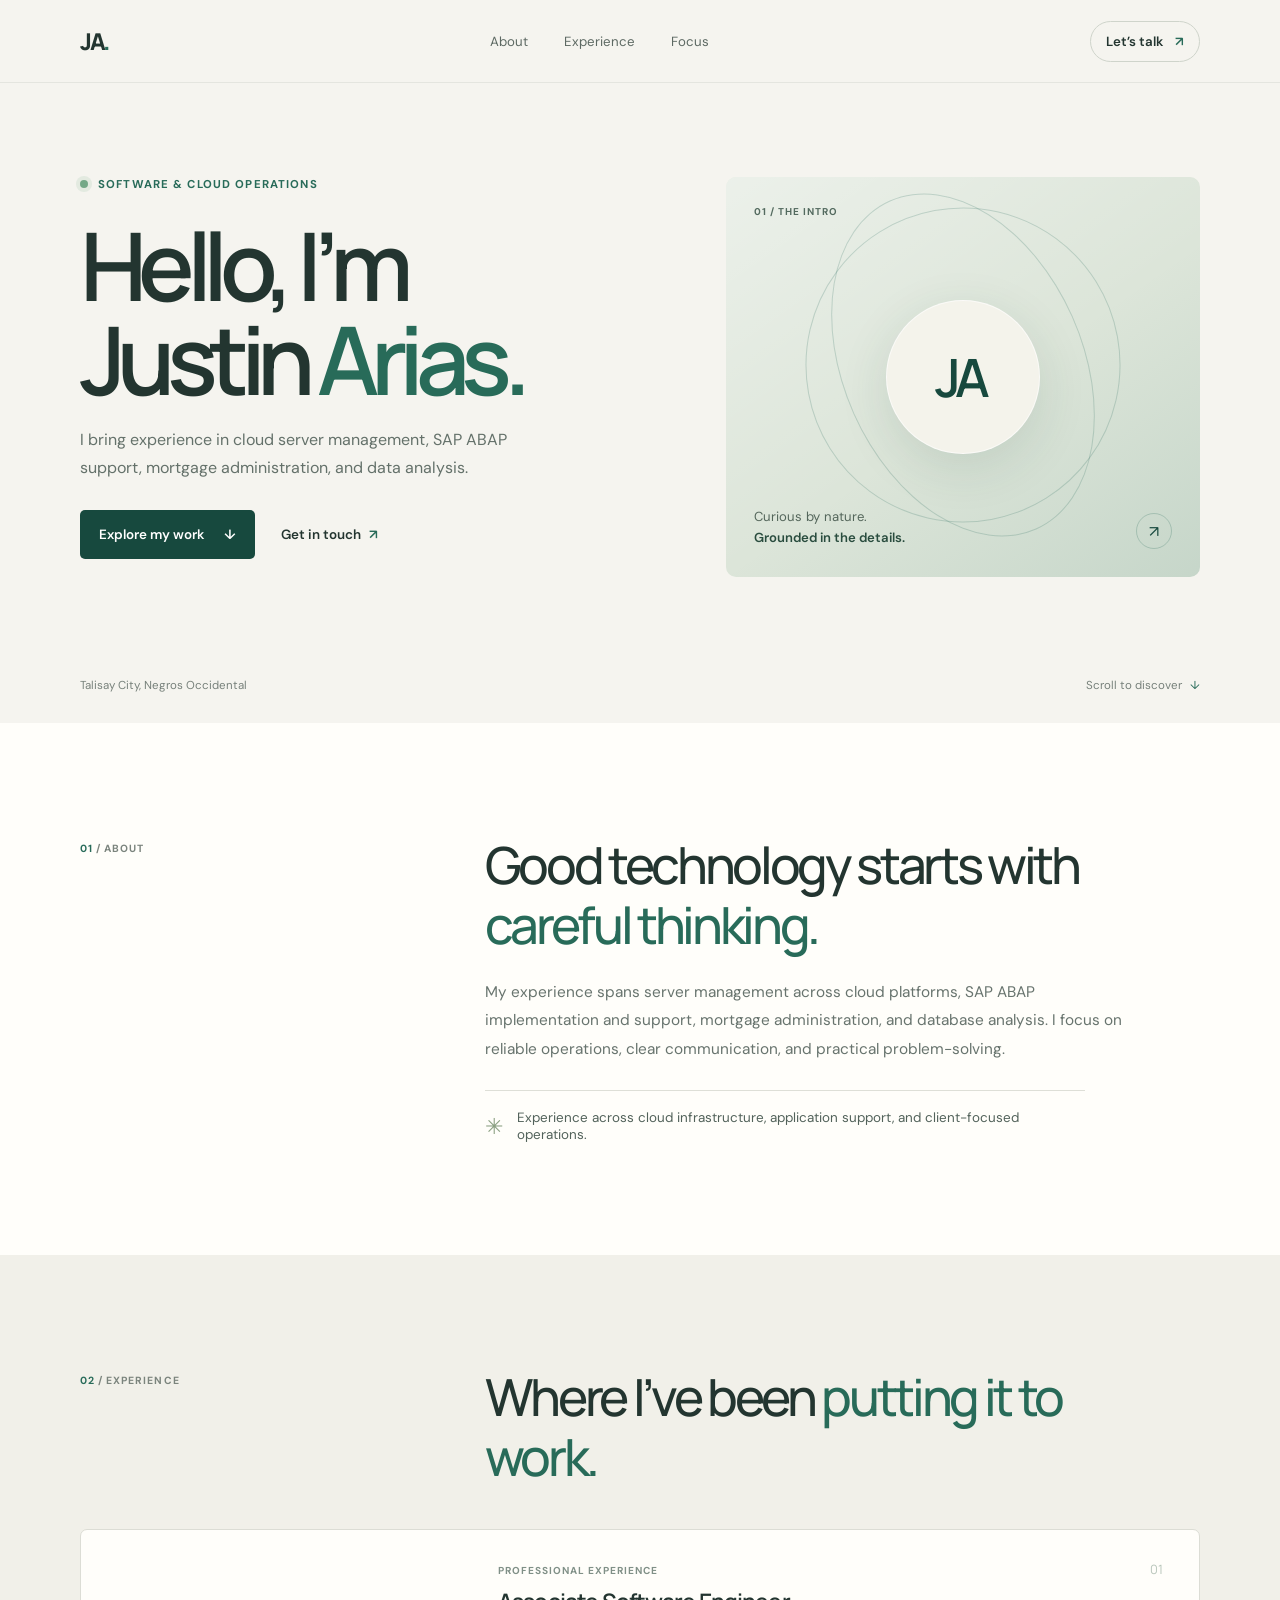
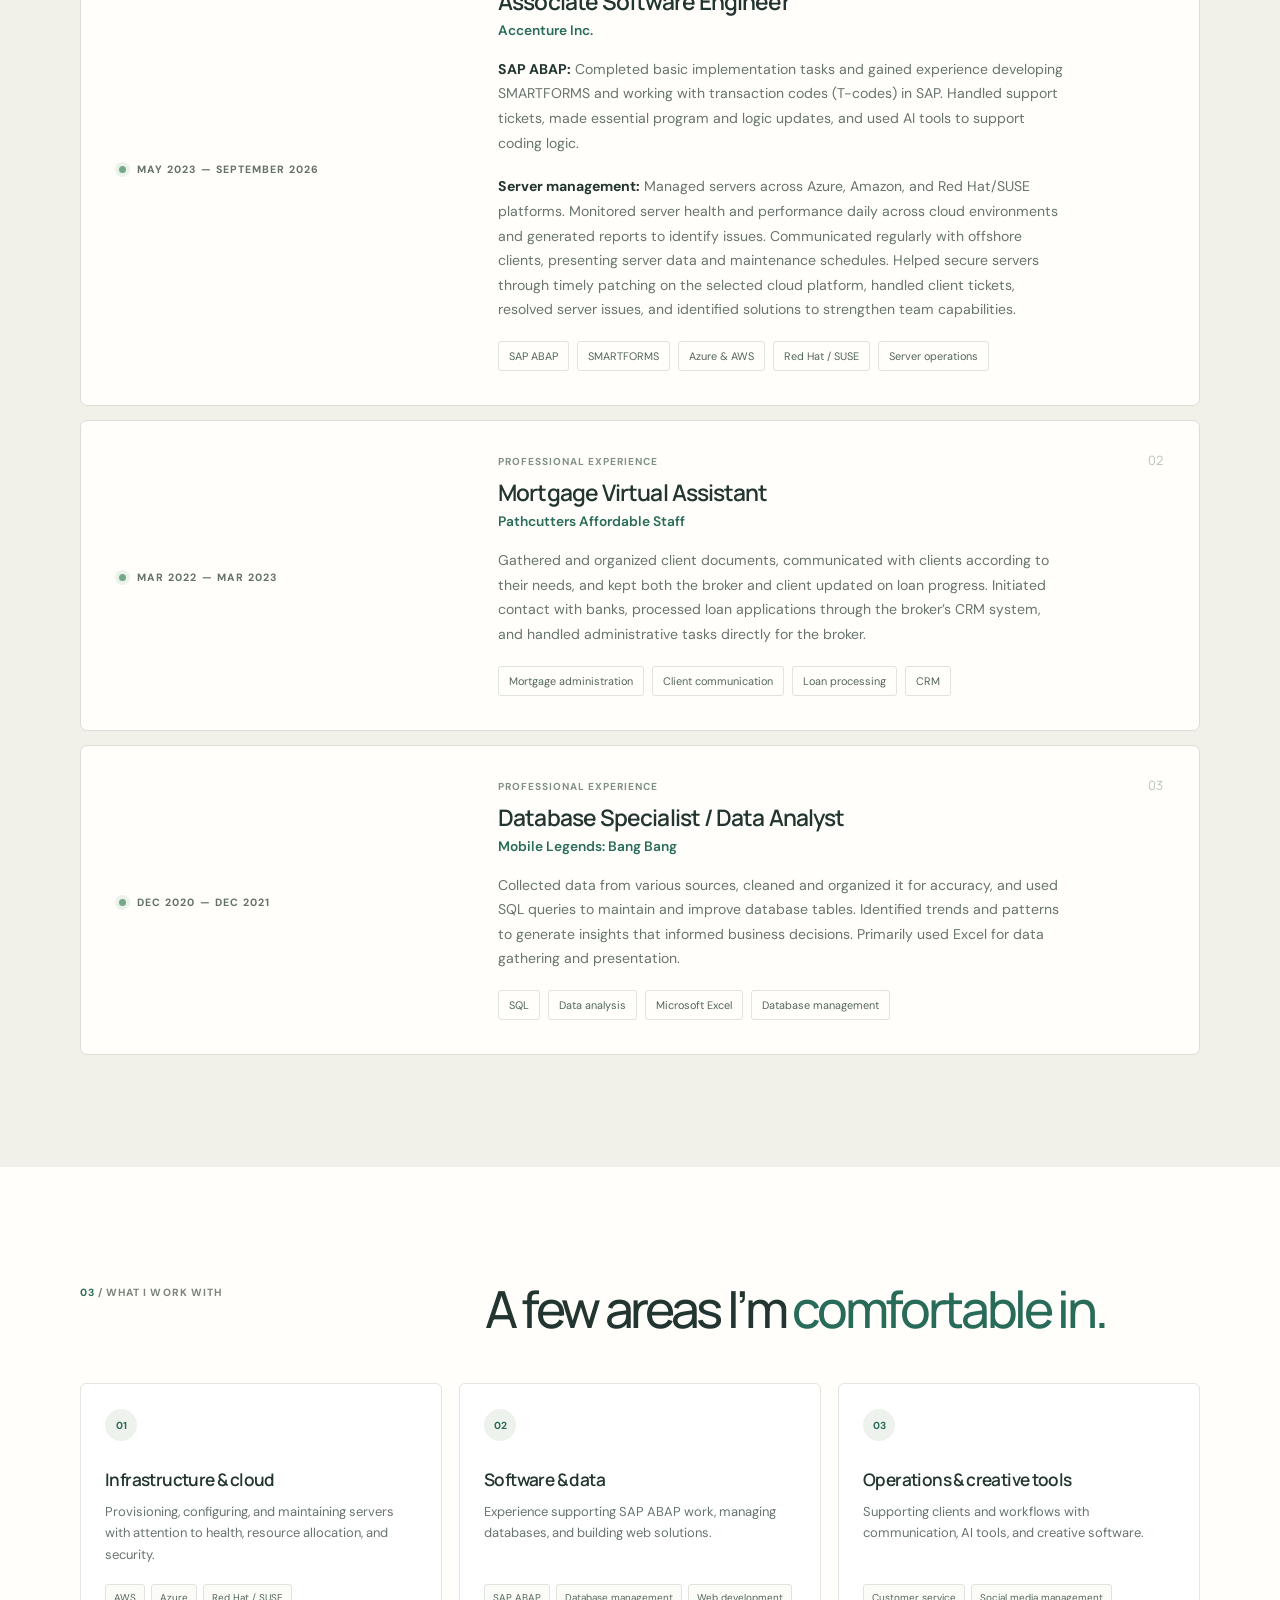
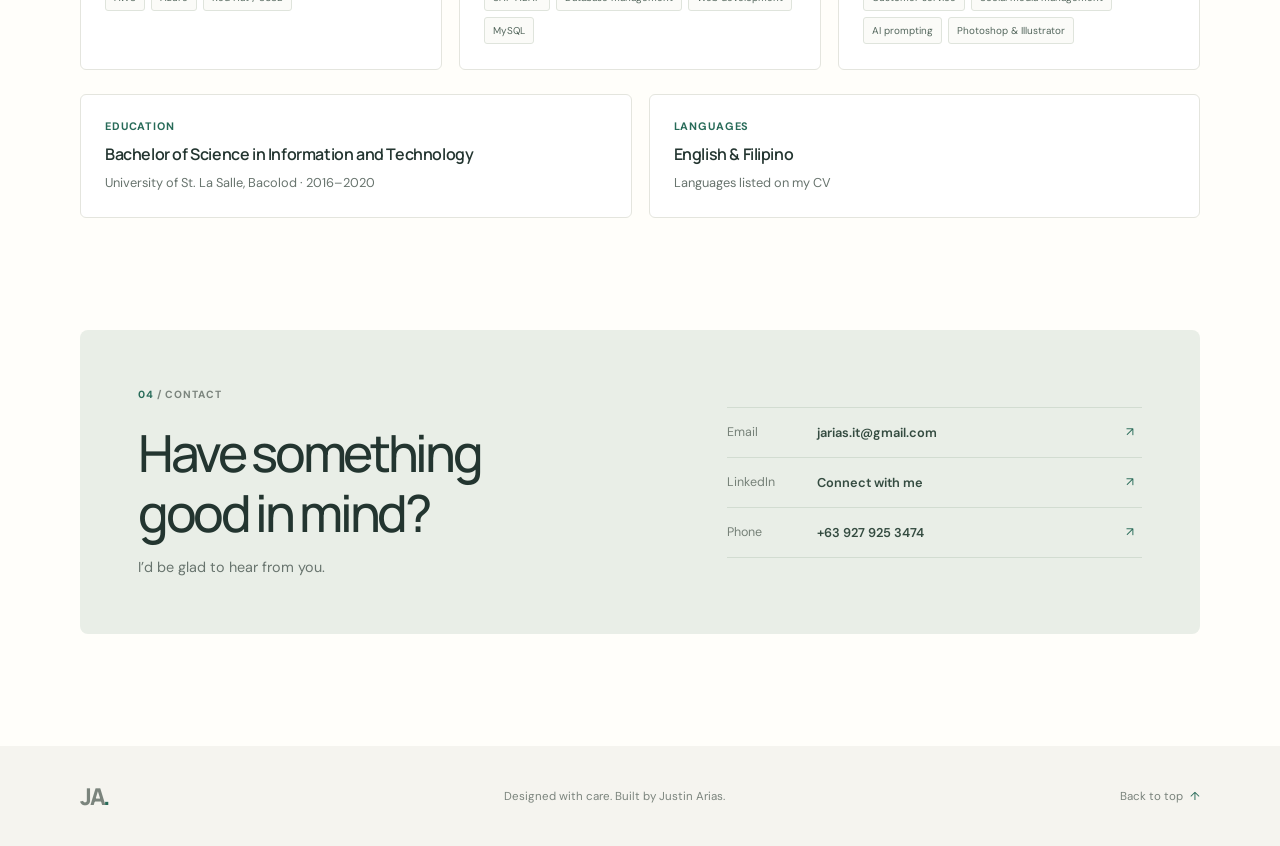
==== commit 698c19c3: "CV vibecoded portfolio pre-final" ====
--- a/index.html
+++ b/index.html
@@ -6,7 +6,7 @@
     <meta name="theme-color" content="#f5f4ef">
     <meta
       name="description"
-      content="The portfolio of Justin Gabriel Arias, Associate Software Engineer at Accenture."
+      content="The portfolio of Justin Gabriel Arias, with experience in cloud server management, SAP ABAP support, mortgage administration, and data analysis."
     >
     <title>Justin Gabriel Arias — Software Engineer</title>
     <link rel="preconnect" href="https://fonts.googleapis.com">
@@ -36,15 +36,15 @@
     <main id="main">
       <section class="hero page-width" id="top" aria-labelledby="hero-title">
         <div class="hero-copy">
-          <p class="eyebrow"><span class="status-dot" aria-hidden="true"></span> Associate Software Engineer</p>
+          <p class="eyebrow"><span class="status-dot" aria-hidden="true"></span> Software &amp; Cloud Operations</p>
           <h1 id="hero-title">Hello, I’m<br>Justin <span>Arias.</span></h1>
           <p class="hero-intro">
-            I work across software support and infrastructure, turning everyday technical
-            challenges into thoughtful, reliable solutions.
+            I bring experience in cloud server management, SAP ABAP support, mortgage
+            administration, and data analysis.
           </p>
           <div class="hero-actions">
             <a class="button button-primary" href="#experience">Explore my work <span aria-hidden="true">↓</span></a>
-            <a class="text-link" href="mailto:jas.arias.it@gmail.com">Get in touch <span aria-hidden="true">↗</span></a>
+            <a class="text-link" href="mailto:jarias.it@gmail.com">Get in touch <span aria-hidden="true">↗</span></a>
           </div>
         </div>
         <aside class="hero-card" aria-label="A little about Justin">
@@ -69,13 +69,13 @@
           <div>
             <h2 id="about-title">Good technology starts with <span>careful thinking.</span></h2>
             <p class="about-copy">
-              I’m a software engineer at Accenture with hands-on experience supporting SAP
-              ABAP work and managing server environments. I enjoy learning how systems fit
-              together, solving issues methodically, and making useful improvements along the way.
+              My experience spans server management across cloud platforms, SAP ABAP
+              implementation and support, mortgage administration, and database analysis.
+              I focus on reliable operations, clear communication, and practical problem-solving.
             </p>
             <div class="about-note">
               <span class="note-mark" aria-hidden="true">✳</span>
-              <p>Focused on the work that keeps software and infrastructure dependable.</p>
+              <p>Experience across cloud infrastructure, application support, and client-focused operations.</p>
             </div>
           </div>
         </div>
@@ -91,25 +91,60 @@
             <article class="experience-card">
               <div class="experience-date">
                 <span class="date-dot" aria-hidden="true"></span>
-                <p>May 2023 — Present</p>
+                <p>May 2023 — September 2026</p>
               </div>
               <div class="experience-details">
                 <p class="experience-type">Professional experience</p>
                 <h3>Associate Software Engineer</h3>
                 <p class="company">Accenture Inc.</p>
                 <p class="experience-copy">
-                  Supporting SAP ABAP implementation work, developing SMARTFORMS, working with
-                  transaction codes, handling support tickets, and making essential program and
-                  logic updates.
+                  <strong>SAP ABAP:</strong> Completed basic implementation tasks and gained
+                  experience developing SMARTFORMS and working with transaction codes (T-codes)
+                  in SAP. Handled support tickets, made essential program and logic updates, and
+                  used AI tools to support coding logic.
+                </p>
+                <p class="experience-copy">
+                  <strong>Server management:</strong> Managed servers across Azure, Amazon, and
+                  Red Hat/SUSE platforms. Monitored server health and performance daily across
+                  cloud environments and generated reports to identify issues. Communicated
+                  regularly with offshore clients, presenting server data and maintenance
+                  schedules. Helped secure servers through timely patching on the selected cloud
+                  platform, handled client tickets, resolved server issues, and identified
+                  solutions to strengthen team capabilities.
                 </p>
                 <ul class="tag-list" aria-label="Experience areas">
                   <li>SAP ABAP</li>
                   <li>SMARTFORMS</li>
-                  <li>Application support</li>
-                  <li>Program updates</li>
+                  <li>Azure &amp; AWS</li>
+                  <li>Red Hat / SUSE</li>
+                  <li>Server operations</li>
                 </ul>
               </div>
               <span class="experience-number" aria-hidden="true">01</span>
+            </article>
+            <article class="experience-card">
+              <div class="experience-date">
+                <span class="date-dot" aria-hidden="true"></span>
+                <p>Mar 2022 — Mar 2023</p>
+              </div>
+              <div class="experience-details">
+                <p class="experience-type">Professional experience</p>
+                <h3>Mortgage Virtual Assistant</h3>
+                <p class="company">Pathcutters Affordable Staff</p>
+                <p class="experience-copy">
+                  Gathered and organized client documents, communicated with clients according
+                  to their needs, and kept both the broker and client updated on loan progress.
+                  Initiated contact with banks, processed loan applications through the broker’s
+                  CRM system, and handled administrative tasks directly for the broker.
+                </p>
+                <ul class="tag-list" aria-label="Experience areas">
+                  <li>Mortgage administration</li>
+                  <li>Client communication</li>
+                  <li>Loan processing</li>
+                  <li>CRM</li>
+                </ul>
+              </div>
+              <span class="experience-number" aria-hidden="true">02</span>
             </article>
             <article class="experience-card">
               <div class="experience-date">
@@ -121,9 +156,10 @@
                 <h3>Database Specialist / Data Analyst</h3>
                 <p class="company">Mobile Legends: Bang Bang</p>
                 <p class="experience-copy">
-                  Collected and organized data from various sources, maintained and improved
-                  database tables with SQL, and used Excel to identify trends and prepare
-                  analysis for business decisions and presentations.
+                  Collected data from various sources, cleaned and organized it for accuracy,
+                  and used SQL queries to maintain and improve database tables. Identified
+                  trends and patterns to generate insights that informed business decisions.
+                  Primarily used Excel for data gathering and presentation.
                 </p>
                 <ul class="tag-list" aria-label="Experience areas">
                   <li>SQL</li>
@@ -132,7 +168,7 @@
                   <li>Database management</li>
                 </ul>
               </div>
-              <span class="experience-number" aria-hidden="true">02</span>
+              <span class="experience-number" aria-hidden="true">03</span>
             </article>
           </div>
         </div>
@@ -147,33 +183,47 @@
           <div class="focus-grid">
             <article class="focus-card">
               <span class="focus-icon" aria-hidden="true">01</span>
-              <h3>Software &amp; SAP</h3>
-              <p>Practical SAP ABAP work, SMARTFORMS development, transaction codes, and support.</p>
+              <h3>Infrastructure &amp; cloud</h3>
+              <p>Provisioning, configuring, and maintaining servers with attention to health, resource allocation, and security.</p>
+              <ul class="tag-list">
+                <li>AWS</li>
+                <li>Azure</li>
+                <li>Red Hat / SUSE</li>
+              </ul>
+            </article>
+            <article class="focus-card">
+              <span class="focus-icon" aria-hidden="true">02</span>
+              <h3>Software &amp; data</h3>
+              <p>Experience supporting SAP ABAP work, managing databases, and building web solutions.</p>
               <ul class="tag-list">
                 <li>SAP ABAP</li>
-                <li>SMARTFORMS</li>
-                <li>Support tickets</li>
-              </ul>
-            </article>
-            <article class="focus-card">
-              <span class="focus-icon" aria-hidden="true">02</span>
-              <h3>Cloud &amp; servers</h3>
-              <p>Server provisioning, configuration, maintenance, and day-to-day health monitoring.</p>
-              <ul class="tag-list">
-                <li>Azure</li>
-                <li>AWS</li>
-                <li>Red Hat / SUSE</li>
+                <li>Database management</li>
+                <li>Web development</li>
+                <li>MySQL</li>
               </ul>
             </article>
             <article class="focus-card">
               <span class="focus-icon" aria-hidden="true">03</span>
-              <h3>Reliable operations</h3>
-              <p>Keeping infrastructure dependable with attention to performance, resource use, and security.</p>
+              <h3>Operations &amp; creative tools</h3>
+              <p>Supporting clients and workflows with communication, AI tools, and creative software.</p>
               <ul class="tag-list">
-                <li>Server management</li>
-                <li>Monitoring</li>
-                <li>Security-minded</li>
+                <li>Customer service</li>
+                <li>Social media management</li>
+                <li>AI prompting</li>
+                <li>Photoshop &amp; Illustrator</li>
               </ul>
+            </article>
+          </div>
+          <div class="profile-details">
+            <article>
+              <p class="profile-label">Education</p>
+              <h3>Bachelor of Science in Information and Technology</h3>
+              <p>University of St. La Salle, Bacolod · 2016–2020</p>
+            </article>
+            <article>
+              <p class="profile-label">Languages</p>
+              <h3>English &amp; Filipino</h3>
+              <p>Languages listed on my CV</p>
             </article>
           </div>
         </div>
@@ -187,8 +237,8 @@
             <p class="contact-copy">I’d be glad to hear from you.</p>
           </div>
           <div class="contact-links">
-            <a href="mailto:jas.arias.it@gmail.com">
-              <span>Email</span><strong>jas.arias.it@gmail.com</strong><span aria-hidden="true">↗</span>
+            <a href="mailto:jarias.it@gmail.com">
+              <span>Email</span><strong>jarias.it@gmail.com</strong><span aria-hidden="true">↗</span>
             </a>
             <a href="https://www.linkedin.com/in/jarias27" target="_blank" rel="noreferrer">
               <span>LinkedIn</span><strong>Connect with me</strong><span aria-hidden="true">↗</span>
--- a/portfolio.css
+++ b/portfolio.css
@@ -509,6 +509,10 @@
   line-height: 1.75;
 }
 
+.experience-copy strong {
+  color: var(--ink);
+}
+
 .tag-list {
   display: flex;
   flex-wrap: wrap;
@@ -602,6 +606,43 @@
   font-size: 0.62rem;
 }
 
+.profile-details {
+  display: grid;
+  grid-template-columns: repeat(2, 1fr);
+  gap: 17px;
+  margin-top: 24px;
+}
+
+.profile-details article {
+  padding: 24px;
+  border: 1px solid #e4e5de;
+  border-radius: 6px;
+  background: #fff;
+}
+
+.profile-label {
+  margin-bottom: 10px;
+  color: var(--green);
+  font-size: 0.68rem;
+  font-weight: 700;
+  letter-spacing: 0.08em;
+  text-transform: uppercase;
+}
+
+.profile-details h3 {
+  margin-bottom: 8px;
+  font-size: 1rem;
+  font-weight: 600;
+  letter-spacing: -0.025em;
+}
+
+.profile-details article > p:last-child {
+  margin-bottom: 0;
+  color: var(--muted);
+  font-size: 0.8rem;
+  line-height: 1.6;
+}
+
 .contact-section {
   padding-top: 0;
   background: var(--white);
@@ -774,6 +815,10 @@
     grid-template-columns: 1fr;
   }
 
+  .profile-details {
+    grid-template-columns: 1fr;
+  }
+
   .focus-card {
     min-height: 0;
   }
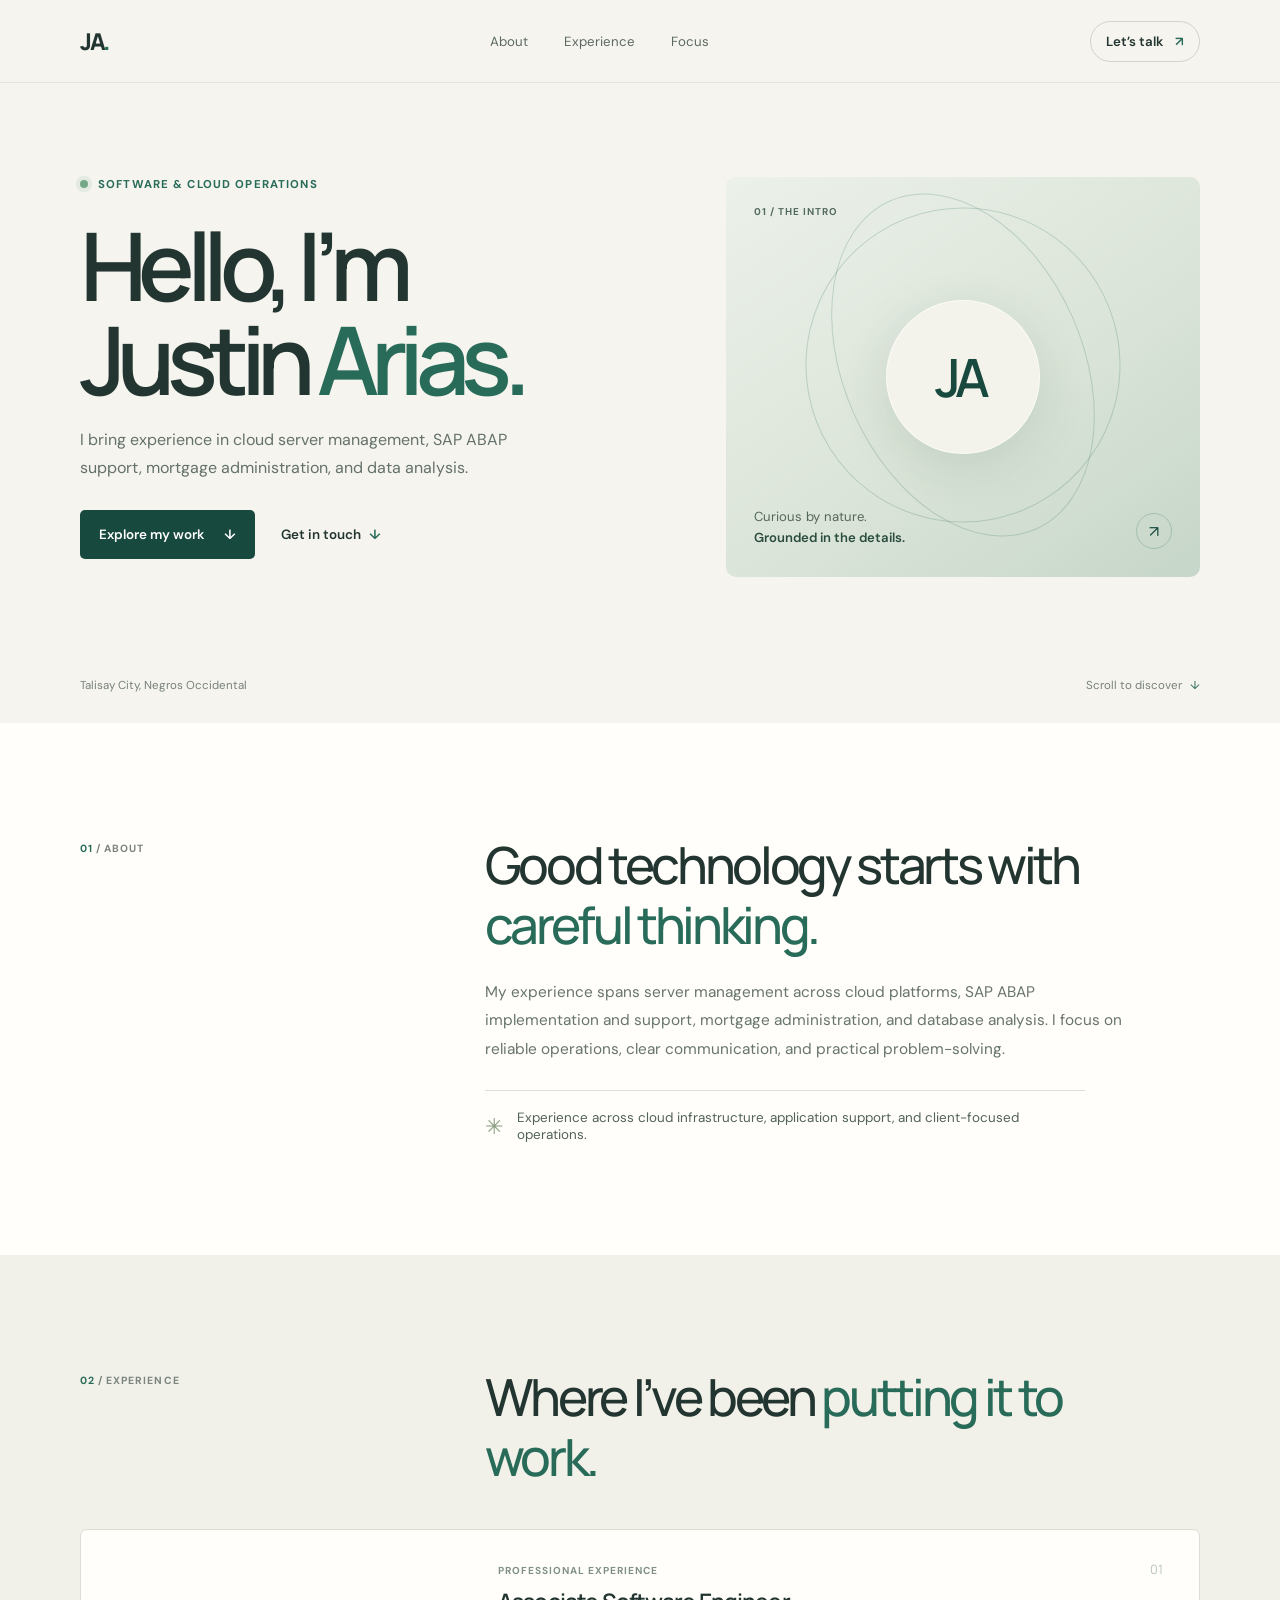
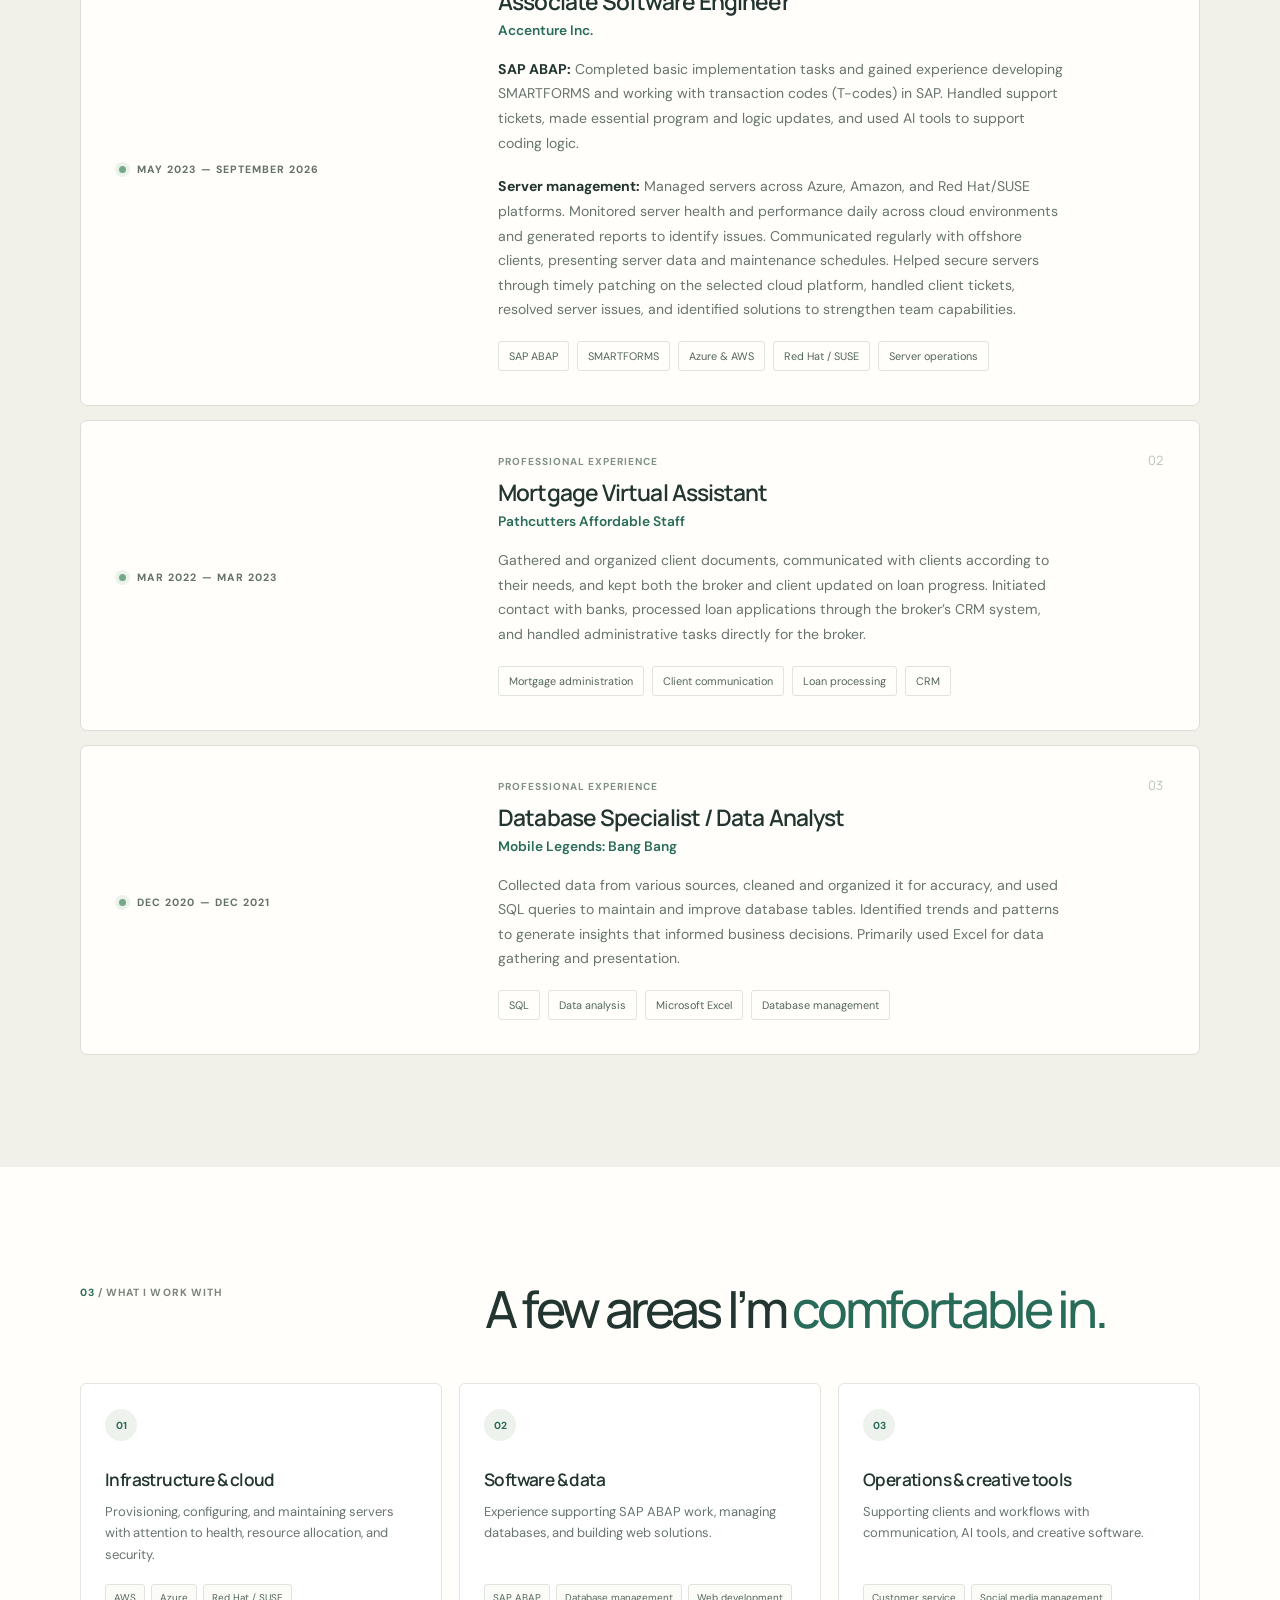
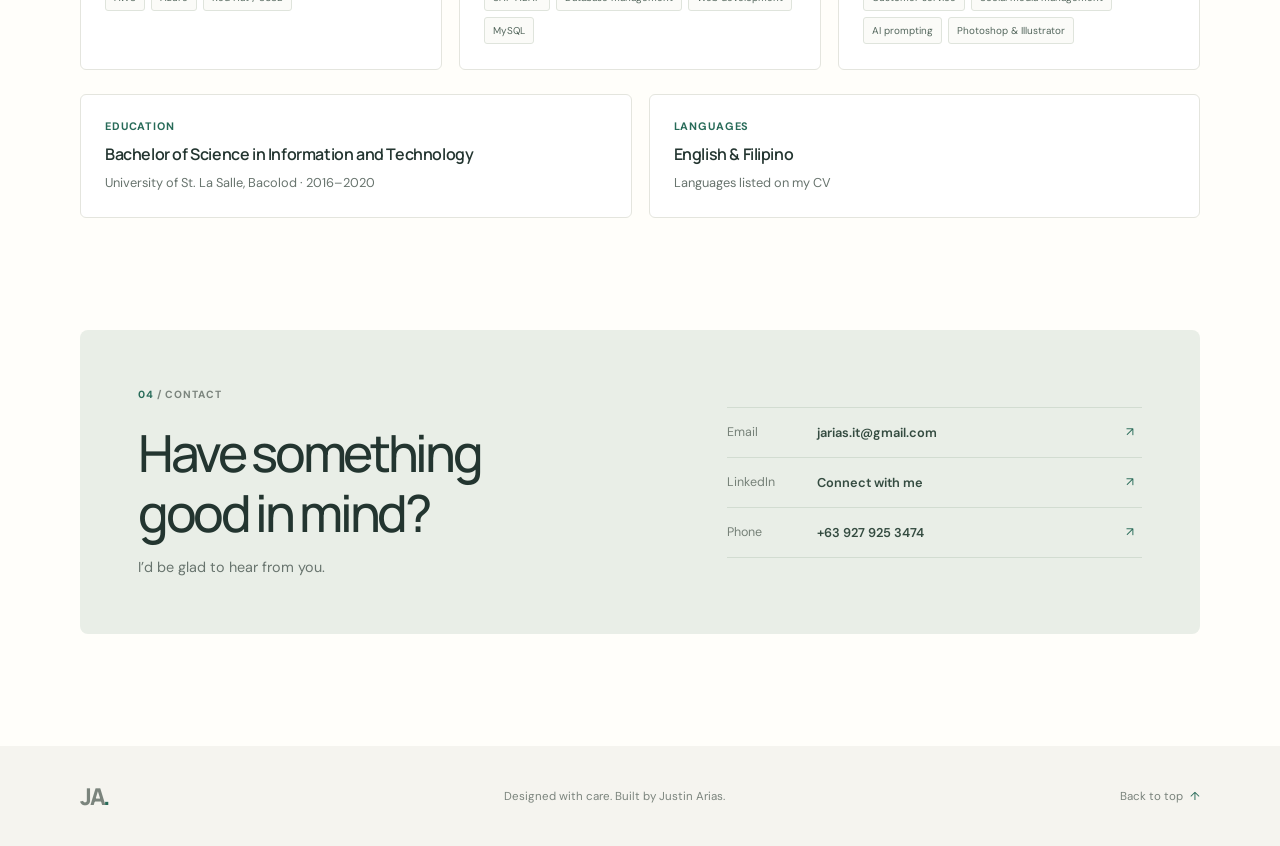
==== commit f839676a: "CV vibecoded portfolio pre-final v1.2" ====
--- a/index.html
+++ b/index.html
@@ -44,7 +44,7 @@
           </p>
           <div class="hero-actions">
             <a class="button button-primary" href="#experience">Explore my work <span aria-hidden="true">↓</span></a>
-            <a class="text-link" href="mailto:jarias.it@gmail.com">Get in touch <span aria-hidden="true">↗</span></a>
+            <a class="text-link" href="#contact">Get in touch <span aria-hidden="true">↓</span></a>
           </div>
         </div>
         <aside class="hero-card" aria-label="A little about Justin">
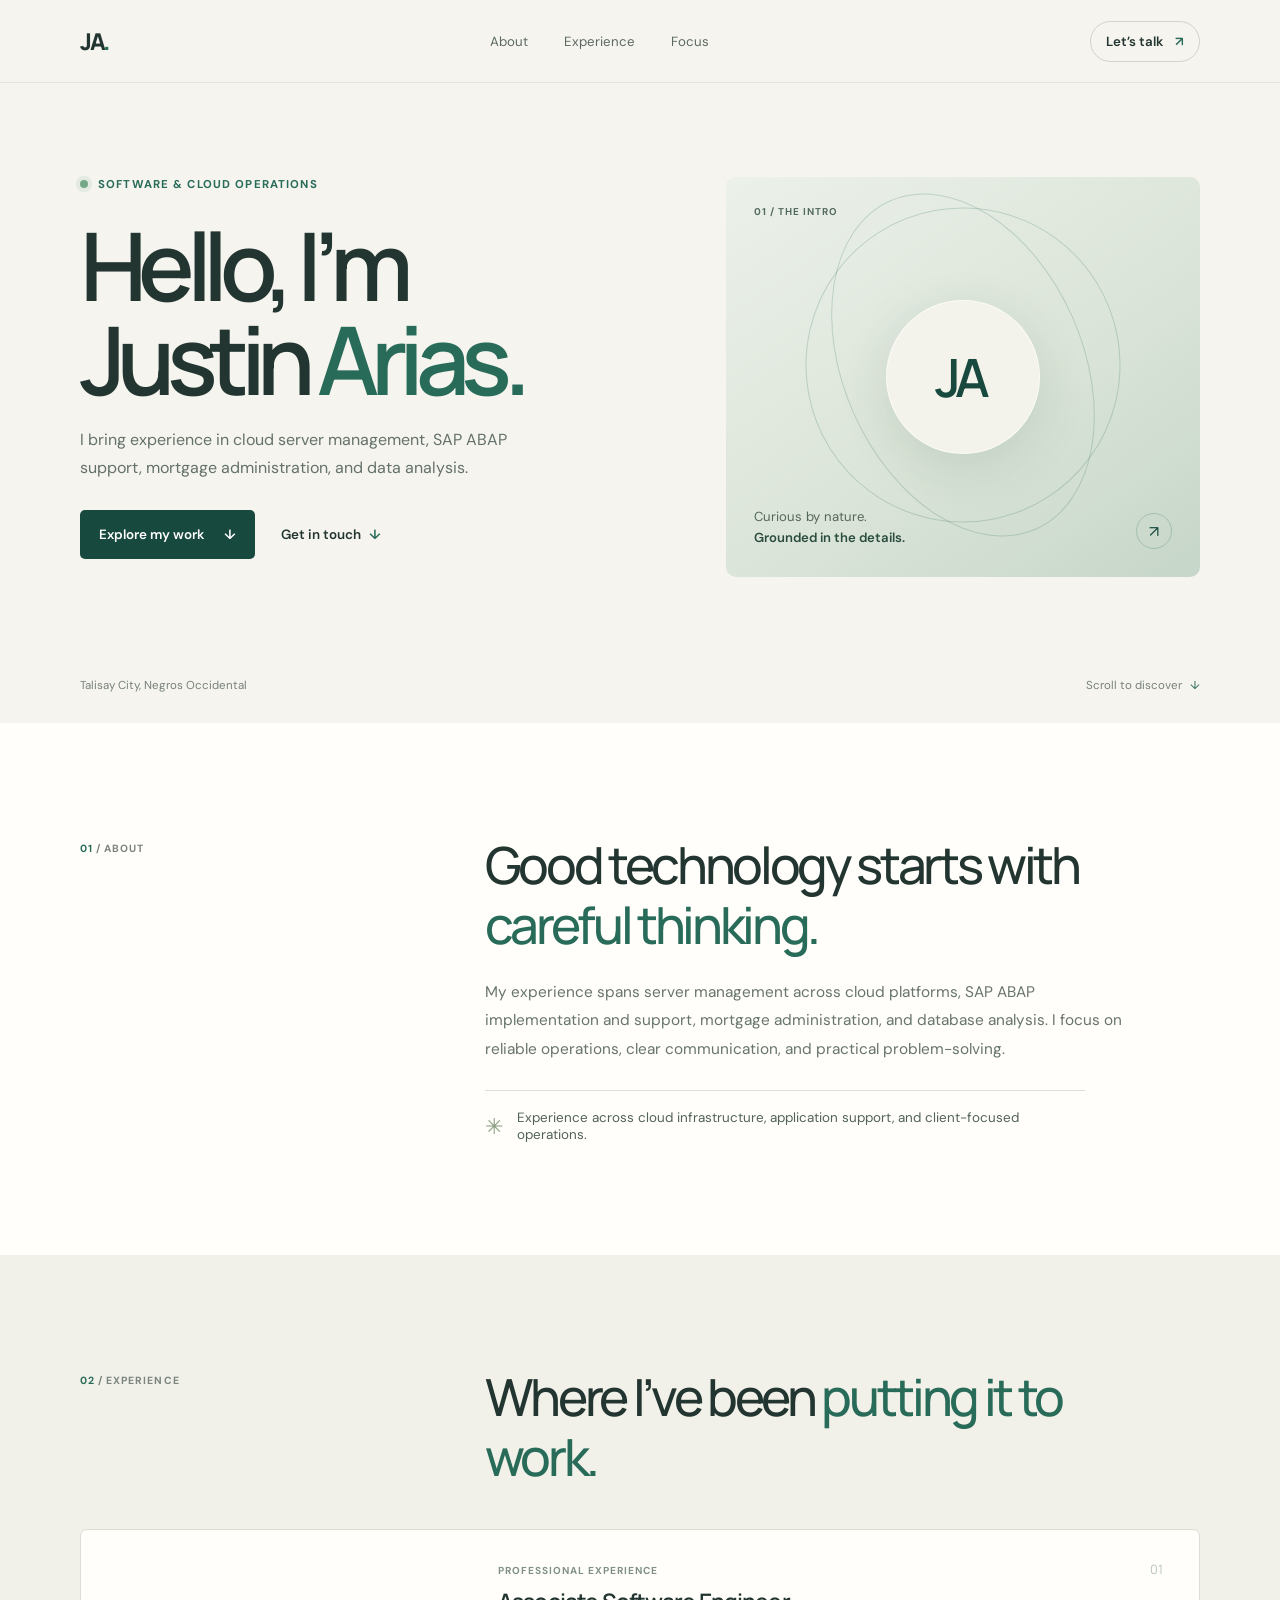
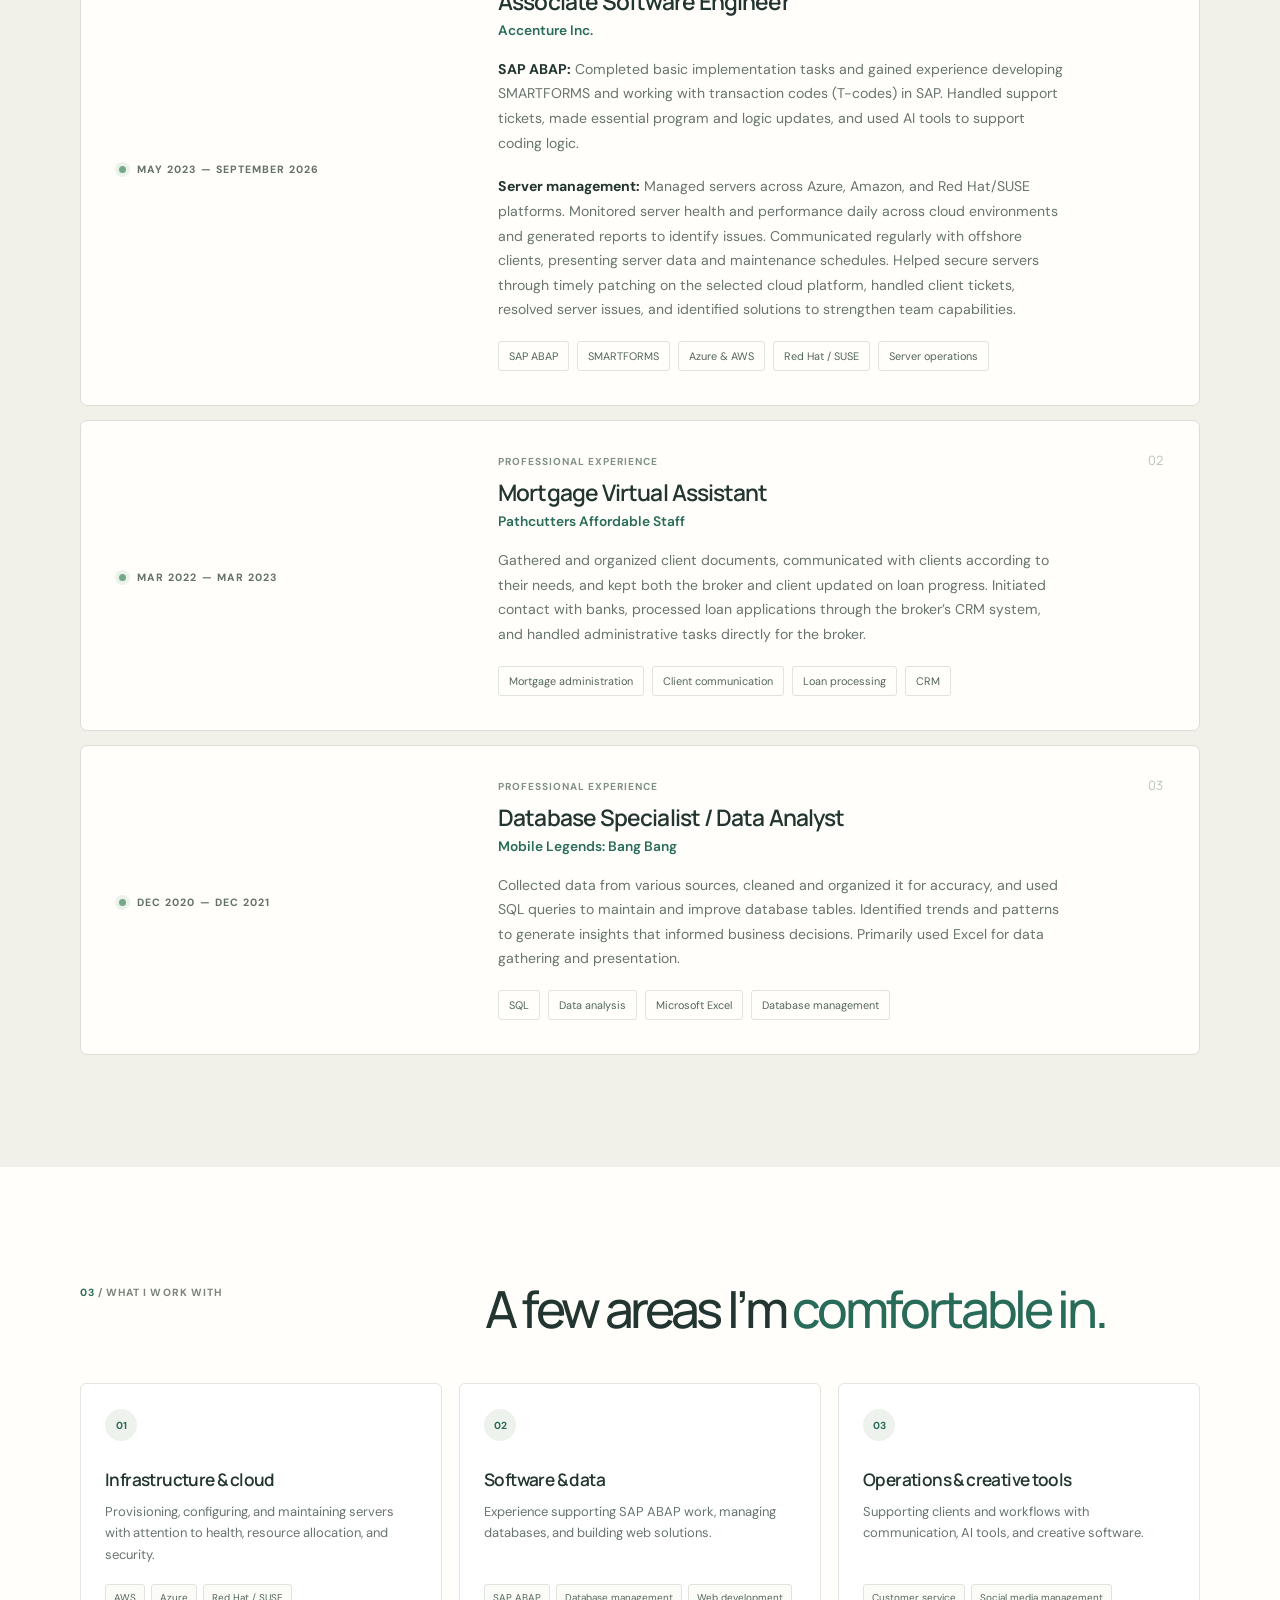
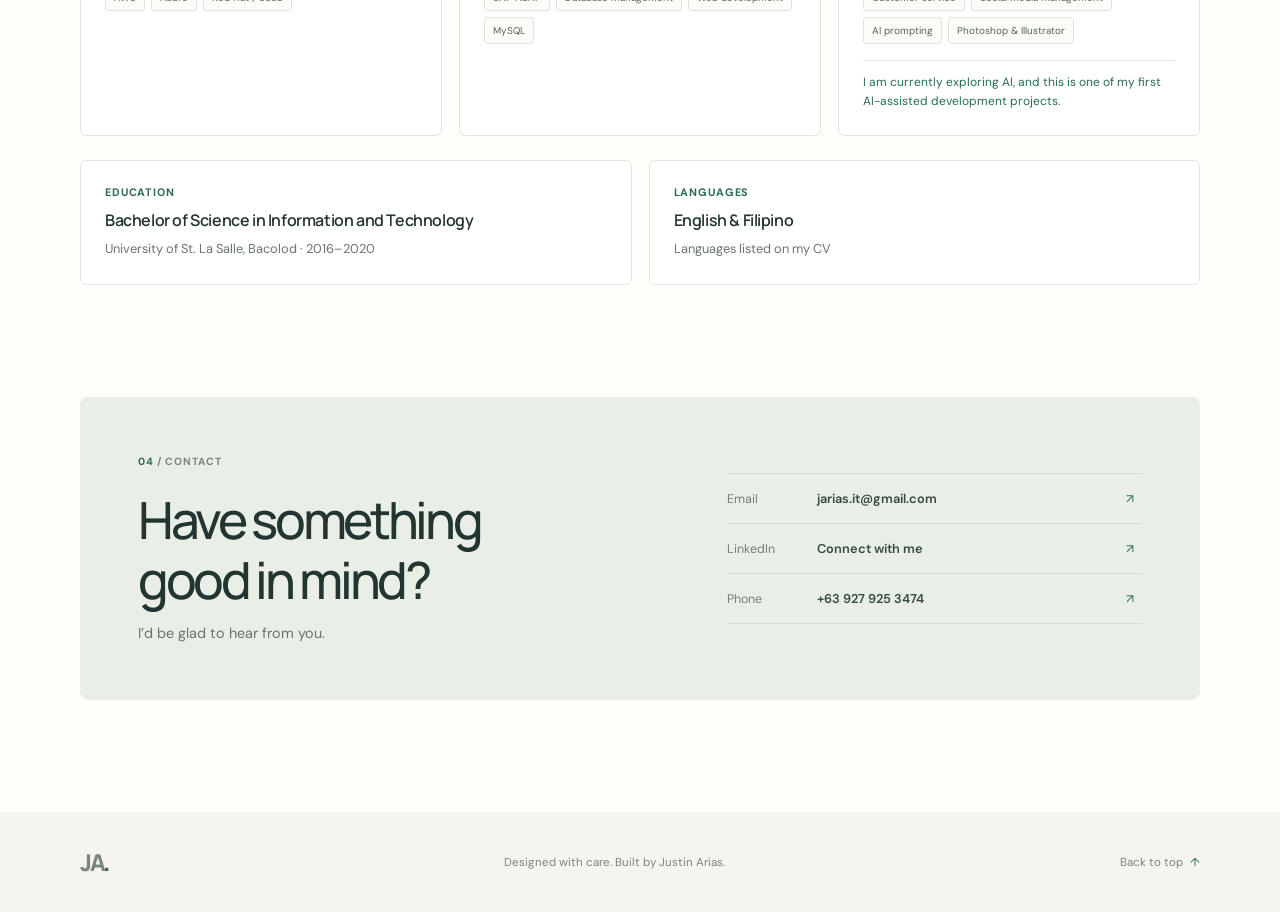
==== commit 9561feb7: "what i work with update" ====
--- a/index.html
+++ b/index.html
@@ -212,6 +212,7 @@
                 <li>AI prompting</li>
                 <li>Photoshop &amp; Illustrator</li>
               </ul>
+              <p class="focus-note">I am currently exploring AI, and this is one of my first AI-assisted development projects.</p>
             </article>
           </div>
           <div class="profile-details">
--- a/portfolio.css
+++ b/portfolio.css
@@ -606,6 +606,16 @@
   font-size: 0.62rem;
 }
 
+.focus-card .focus-note {
+  min-height: 0;
+  margin: 16px 0 0;
+  padding-top: 12px;
+  border-top: 1px solid #e4e5de;
+  color: var(--green);
+  font-size: 0.75rem;
+  line-height: 1.55;
+}
+
 .profile-details {
   display: grid;
   grid-template-columns: repeat(2, 1fr);
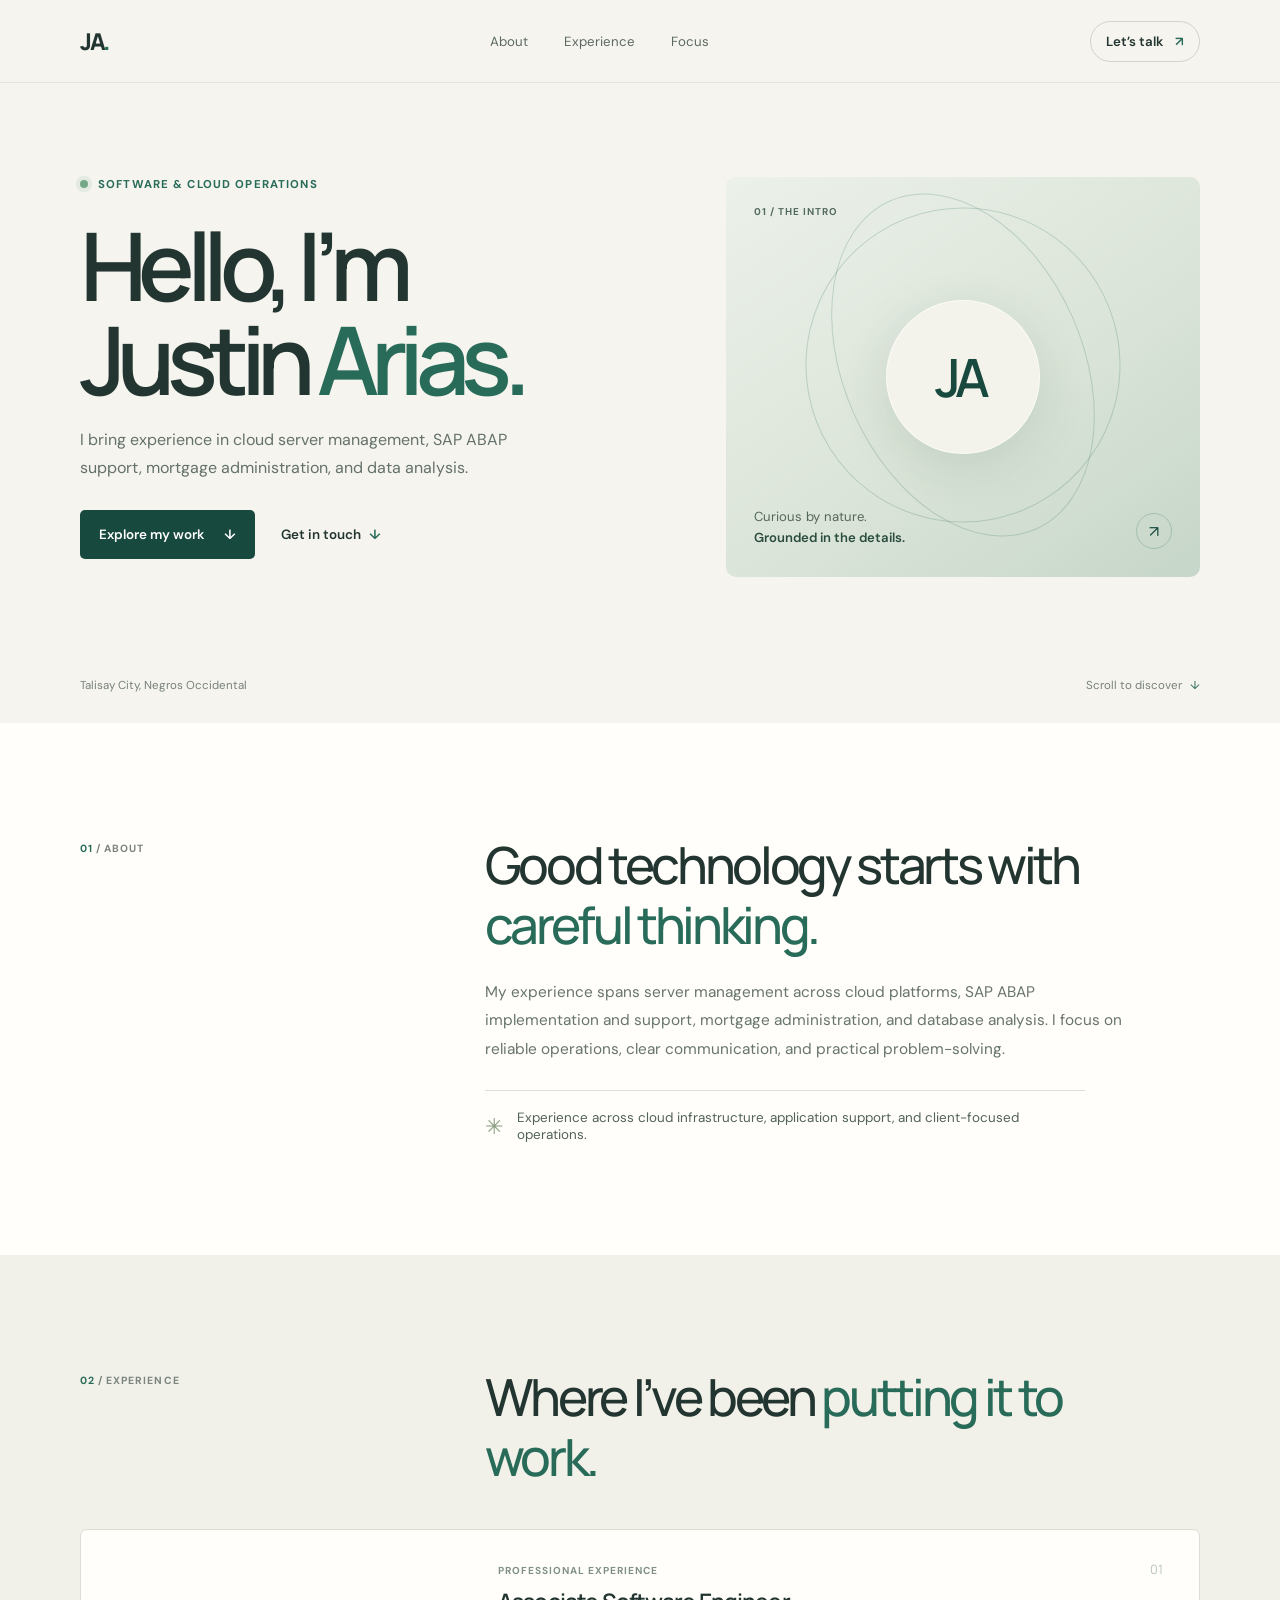
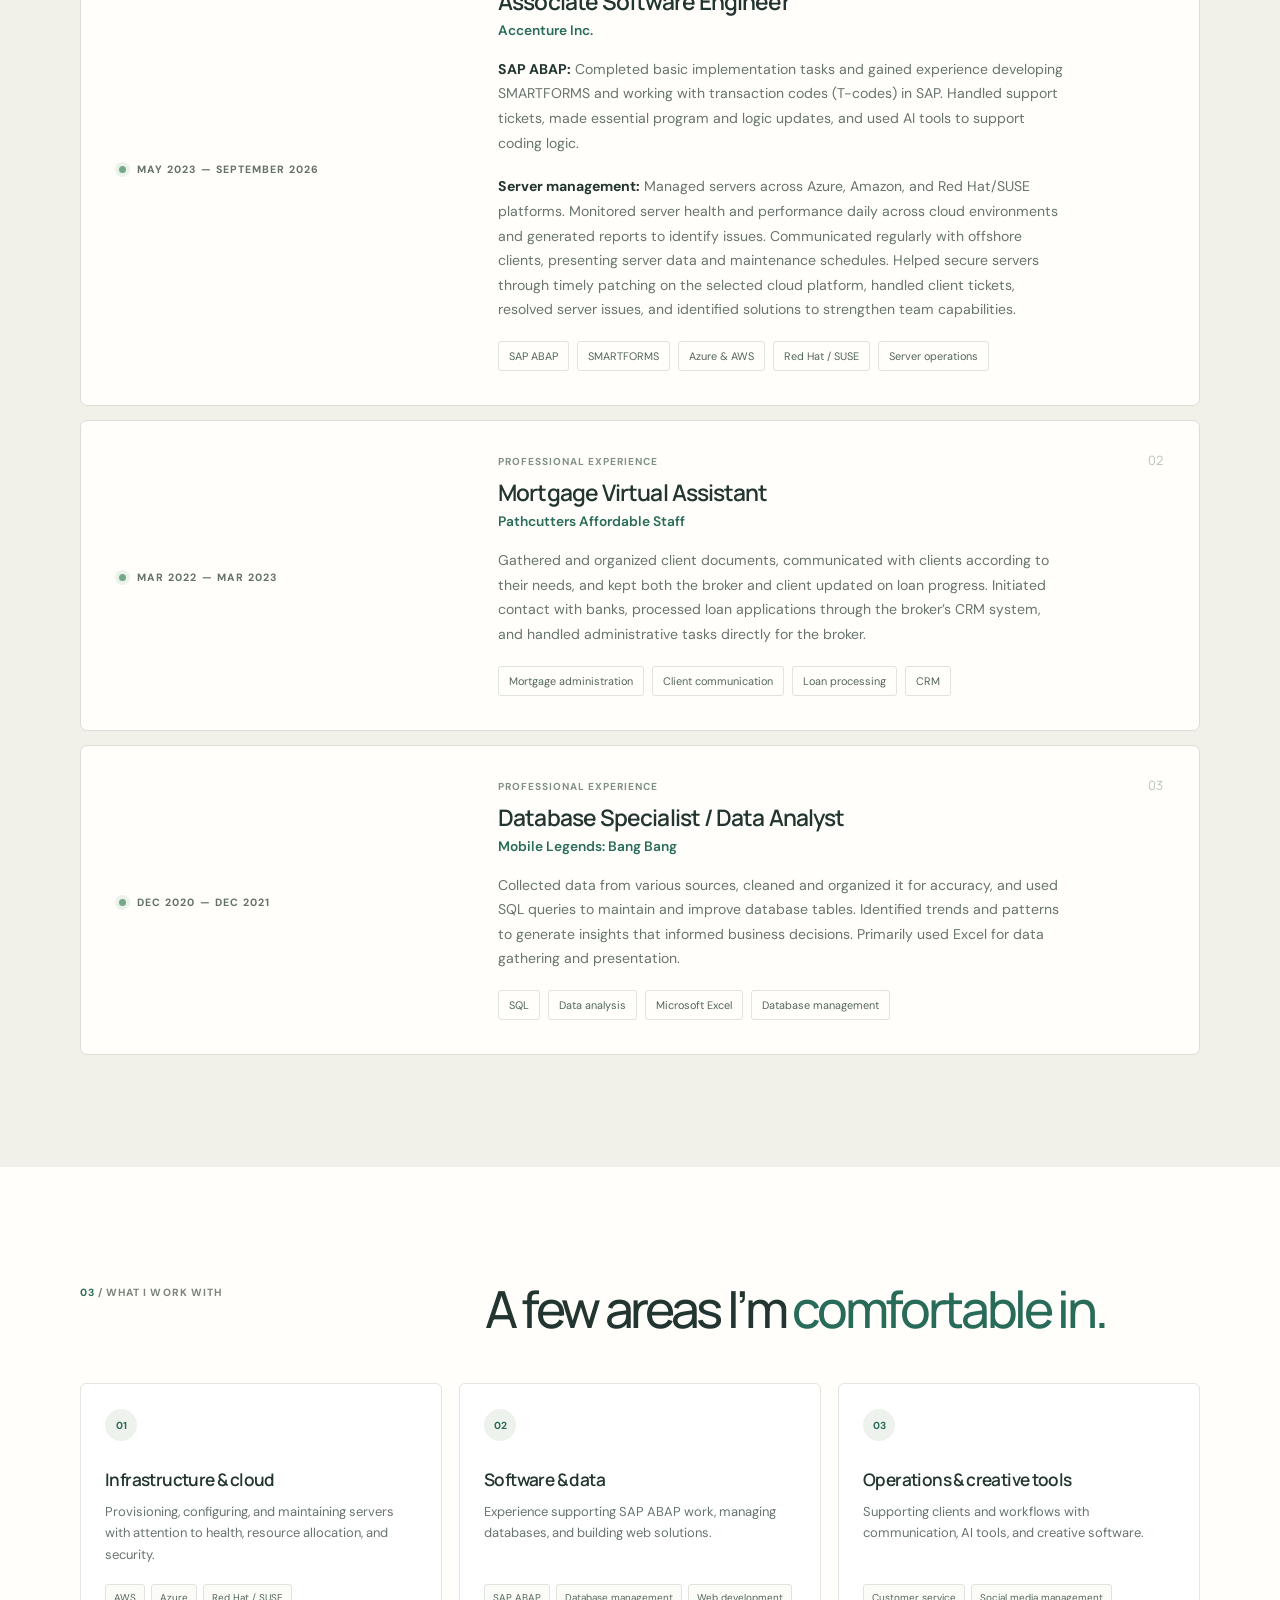
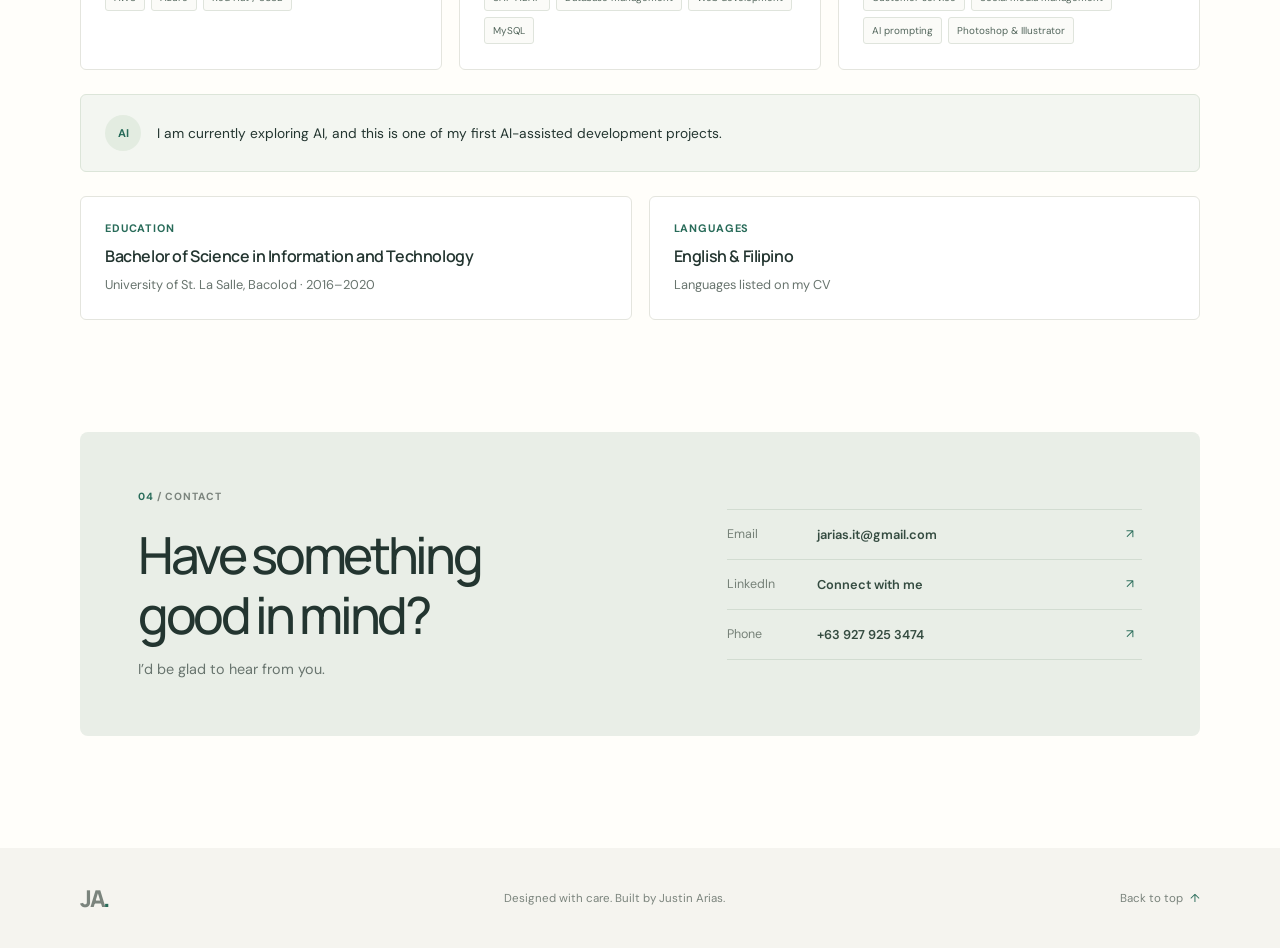
==== commit 910e9a08: "what i work with update v1.2" ====
--- a/index.html
+++ b/index.html
@@ -212,9 +212,12 @@
                 <li>AI prompting</li>
                 <li>Photoshop &amp; Illustrator</li>
               </ul>
-              <p class="focus-note">I am currently exploring AI, and this is one of my first AI-assisted development projects.</p>
-            </article>
-          </div>
+            </article>
+          </div>
+          <aside class="ai-note">
+            <span class="ai-note-label">AI</span>
+            <p>I am currently exploring AI, and this is one of my first AI-assisted development projects.</p>
+          </aside>
           <div class="profile-details">
             <article>
               <p class="profile-label">Education</p>
--- a/portfolio.css
+++ b/portfolio.css
@@ -606,14 +606,36 @@
   font-size: 0.62rem;
 }
 
-.focus-card .focus-note {
-  min-height: 0;
-  margin: 16px 0 0;
-  padding-top: 12px;
-  border-top: 1px solid #e4e5de;
-  color: var(--green);
-  font-size: 0.75rem;
-  line-height: 1.55;
+.ai-note {
+  display: flex;
+  align-items: center;
+  gap: 16px;
+  margin-top: 24px;
+  padding: 20px 24px;
+  border: 1px solid #dce5d9;
+  border-radius: 6px;
+  background: #f3f6f1;
+}
+
+.ai-note-label {
+  display: inline-flex;
+  width: 36px;
+  height: 36px;
+  flex: 0 0 auto;
+  align-items: center;
+  justify-content: center;
+  border-radius: 50%;
+  background: #e3ece1;
+  color: var(--green);
+  font-size: 0.7rem;
+  font-weight: 700;
+}
+
+.ai-note p {
+  margin: 0;
+  color: var(--ink);
+  font-size: 0.86rem;
+  line-height: 1.6;
 }
 
 .profile-details {
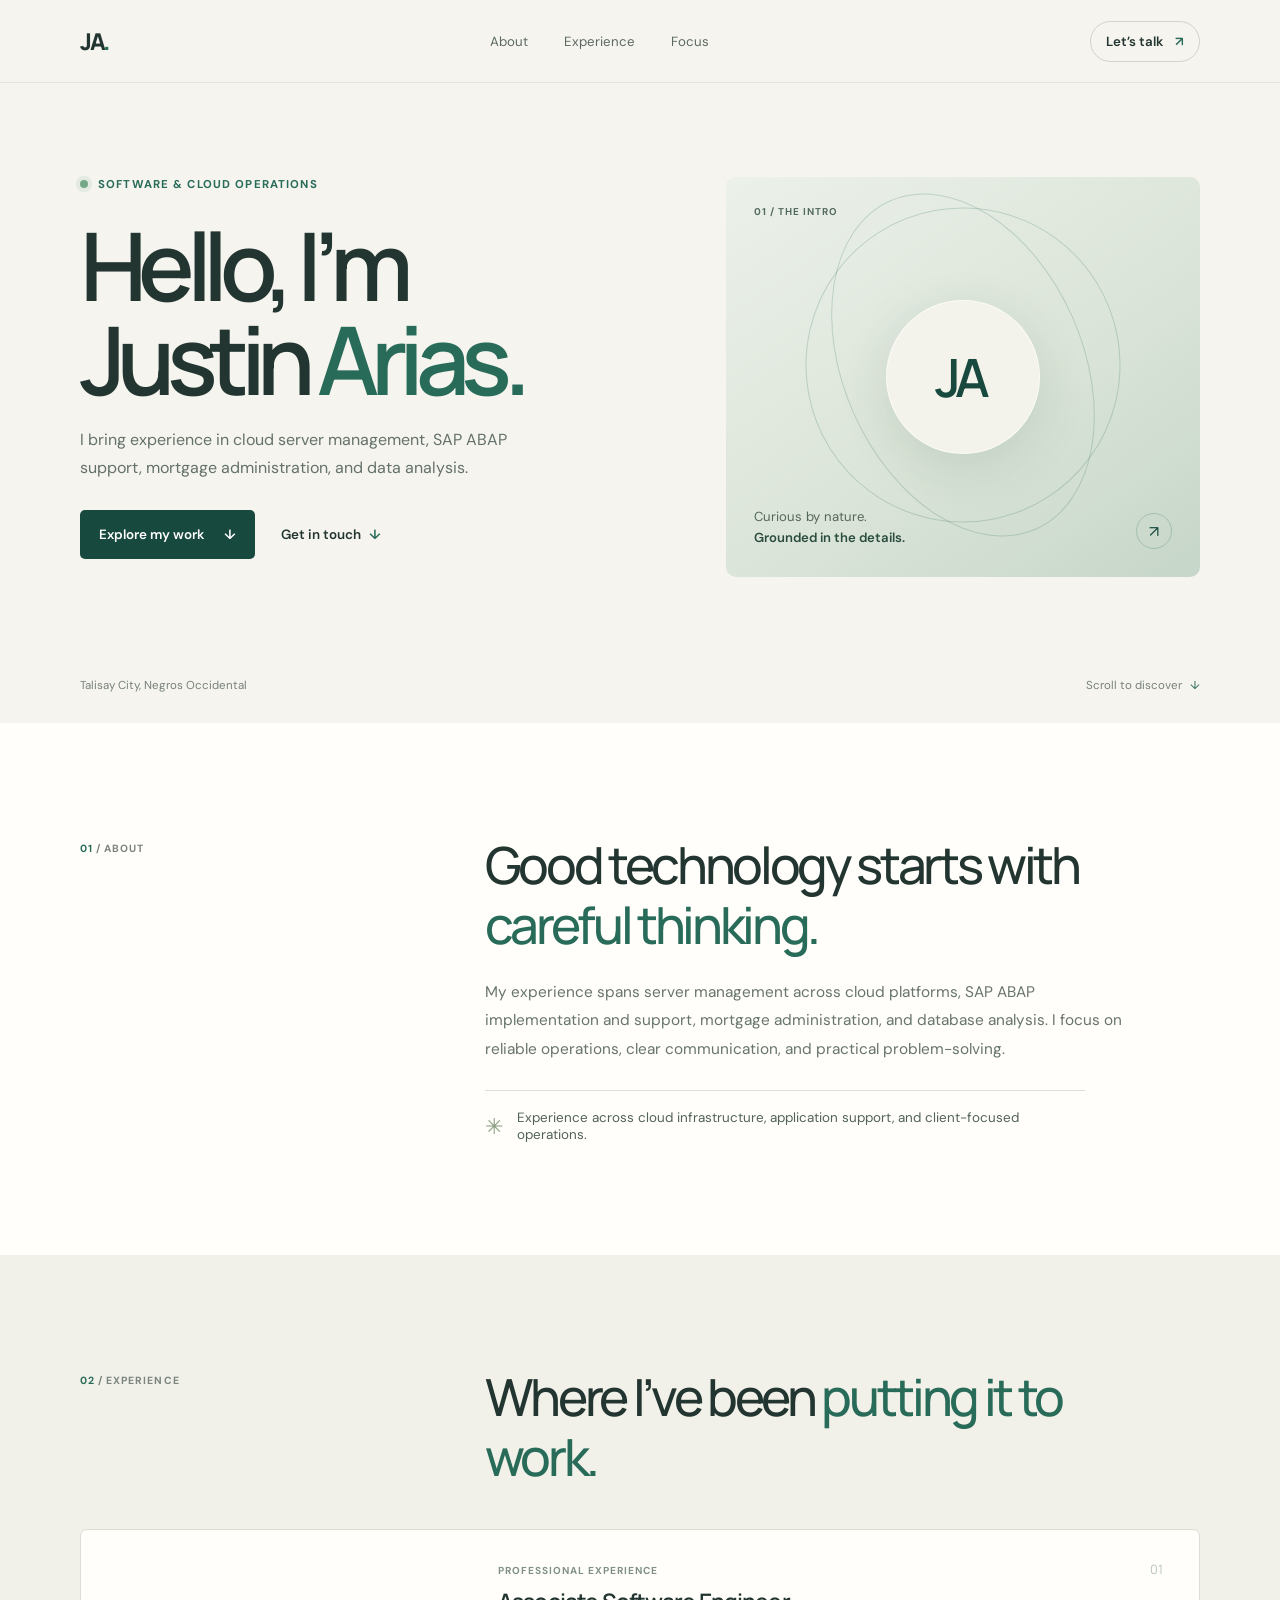
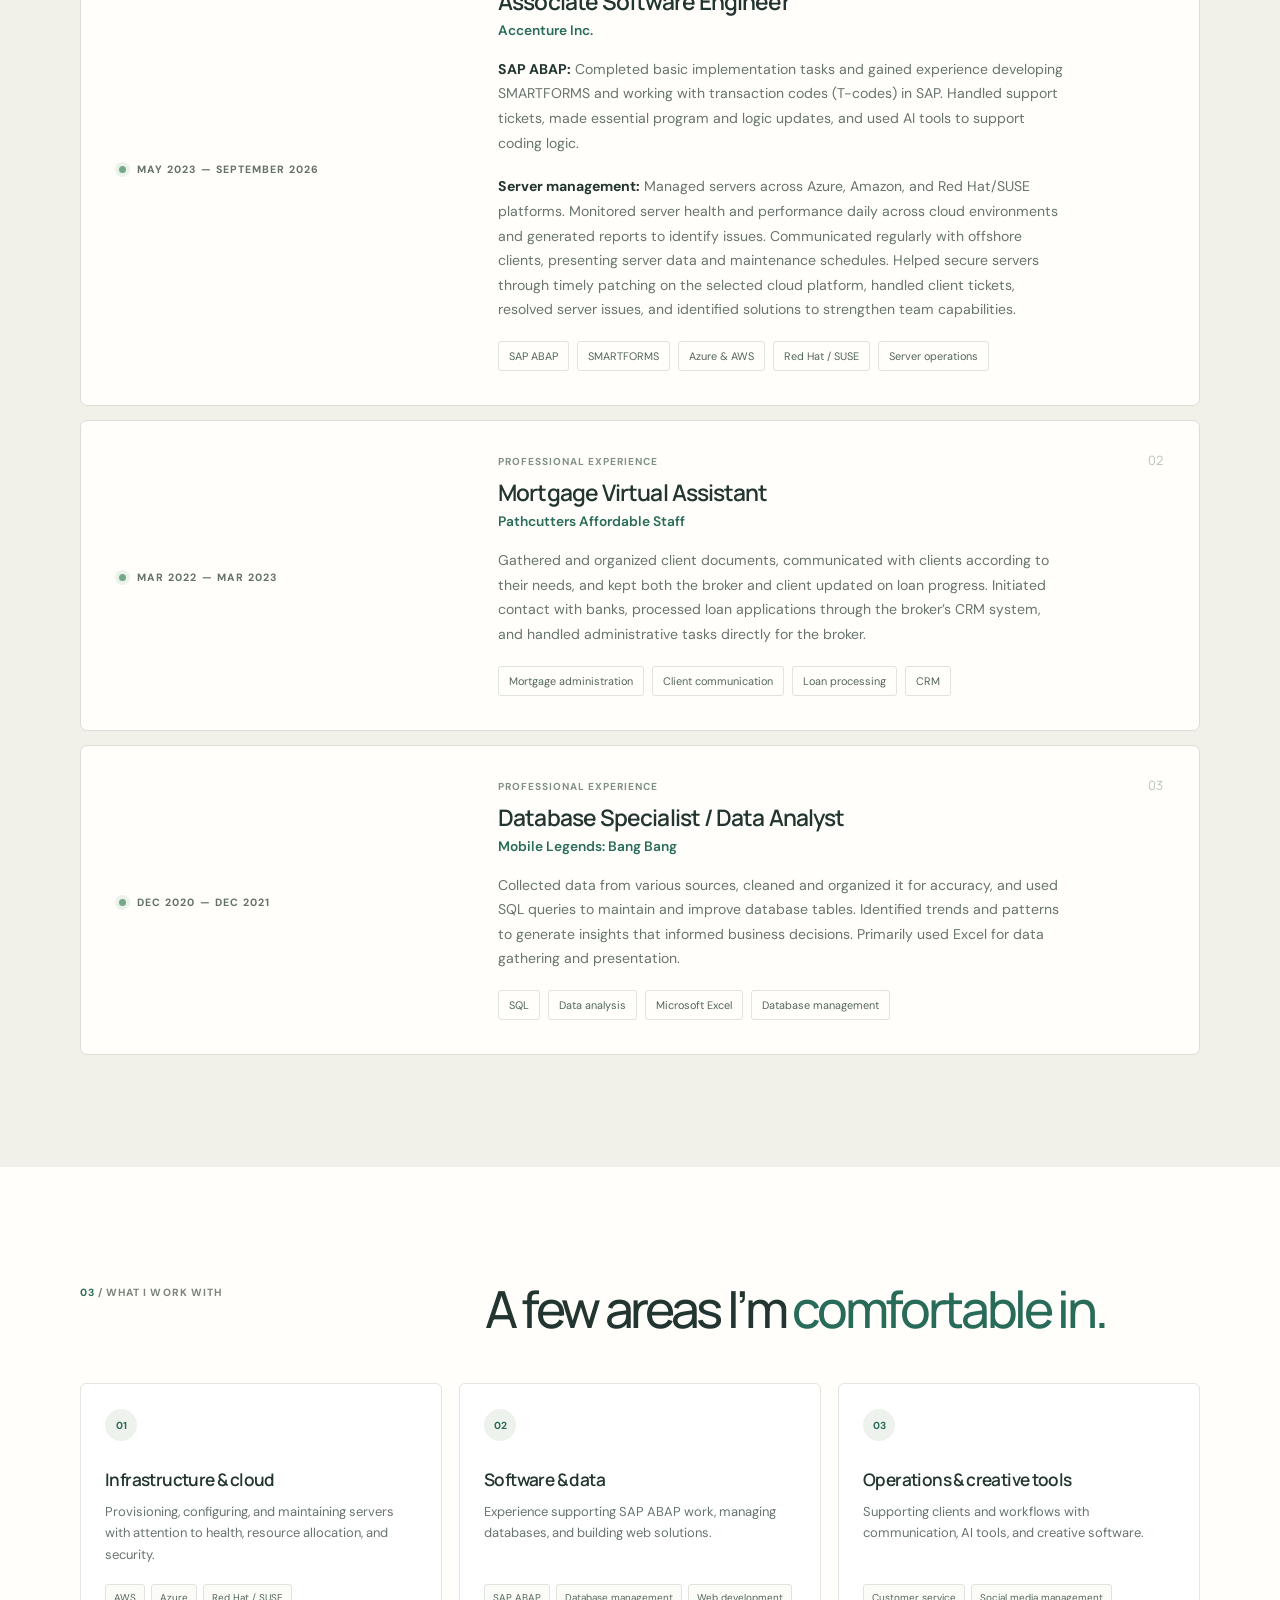
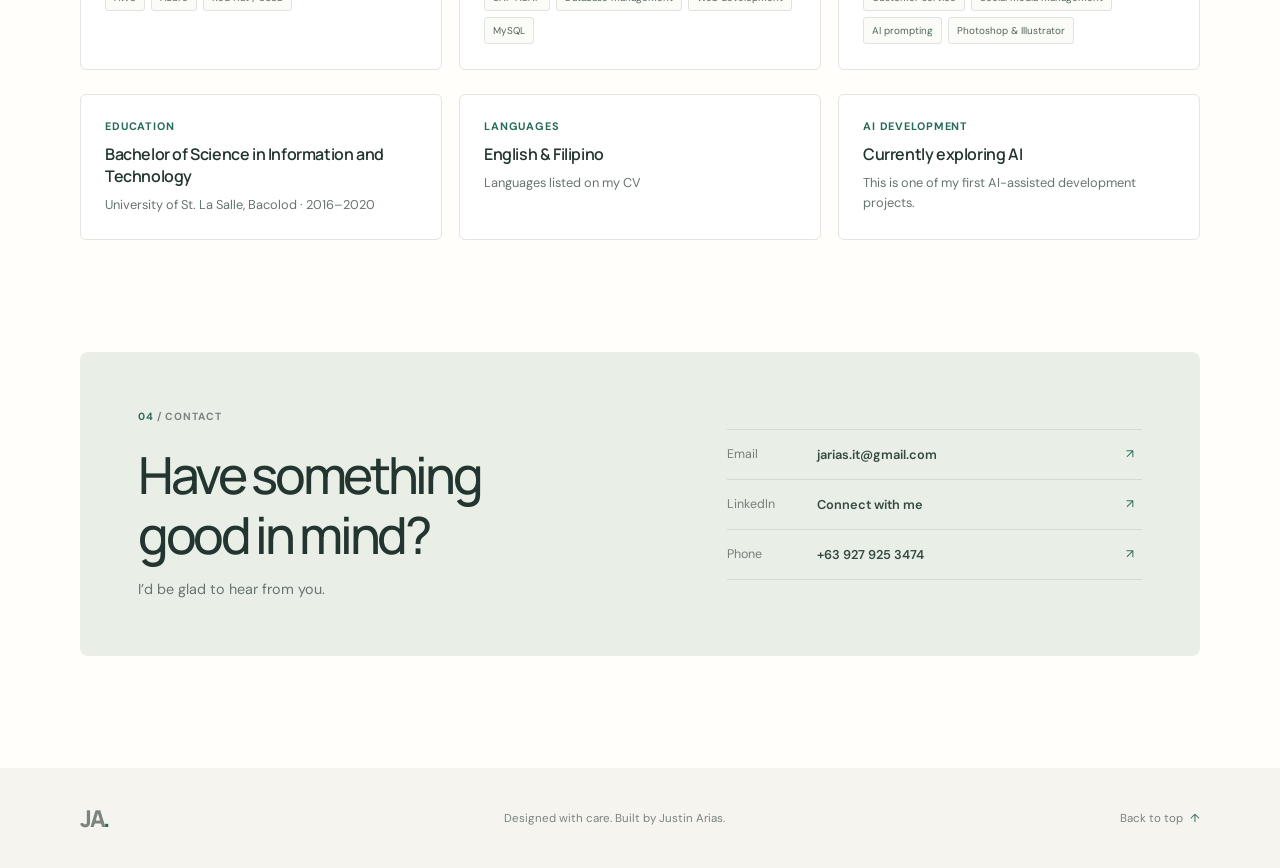
==== commit da9952a7: "what i work with update v1.3" ====
--- a/index.html
+++ b/index.html
@@ -214,10 +214,6 @@
               </ul>
             </article>
           </div>
-          <aside class="ai-note">
-            <span class="ai-note-label">AI</span>
-            <p>I am currently exploring AI, and this is one of my first AI-assisted development projects.</p>
-          </aside>
           <div class="profile-details">
             <article>
               <p class="profile-label">Education</p>
@@ -228,6 +224,11 @@
               <p class="profile-label">Languages</p>
               <h3>English &amp; Filipino</h3>
               <p>Languages listed on my CV</p>
+            </article>
+            <article>
+              <p class="profile-label">AI development</p>
+              <h3>Currently exploring AI</h3>
+              <p>This is one of my first AI-assisted development projects.</p>
             </article>
           </div>
         </div>
--- a/portfolio.css
+++ b/portfolio.css
@@ -640,7 +640,7 @@
 
 .profile-details {
   display: grid;
-  grid-template-columns: repeat(2, 1fr);
+  grid-template-columns: repeat(3, 1fr);
   gap: 17px;
   margin-top: 24px;
 }
